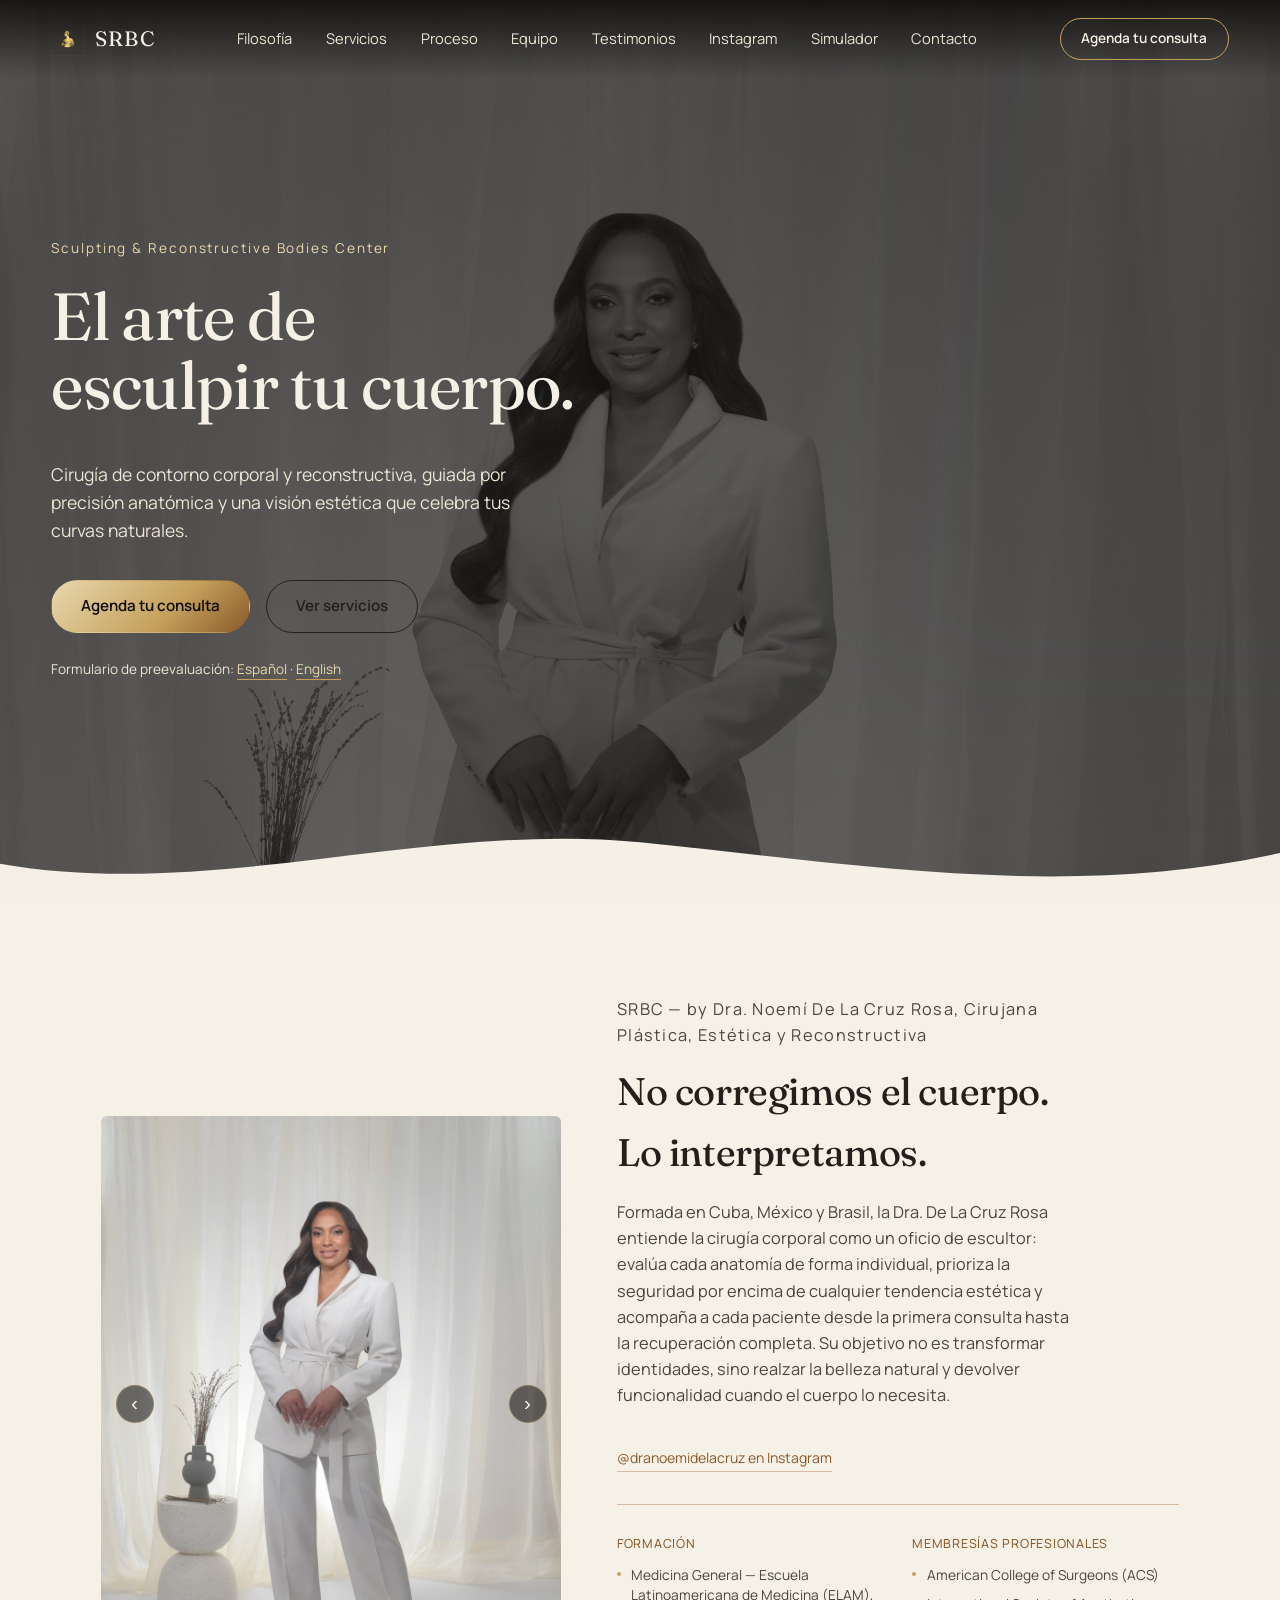
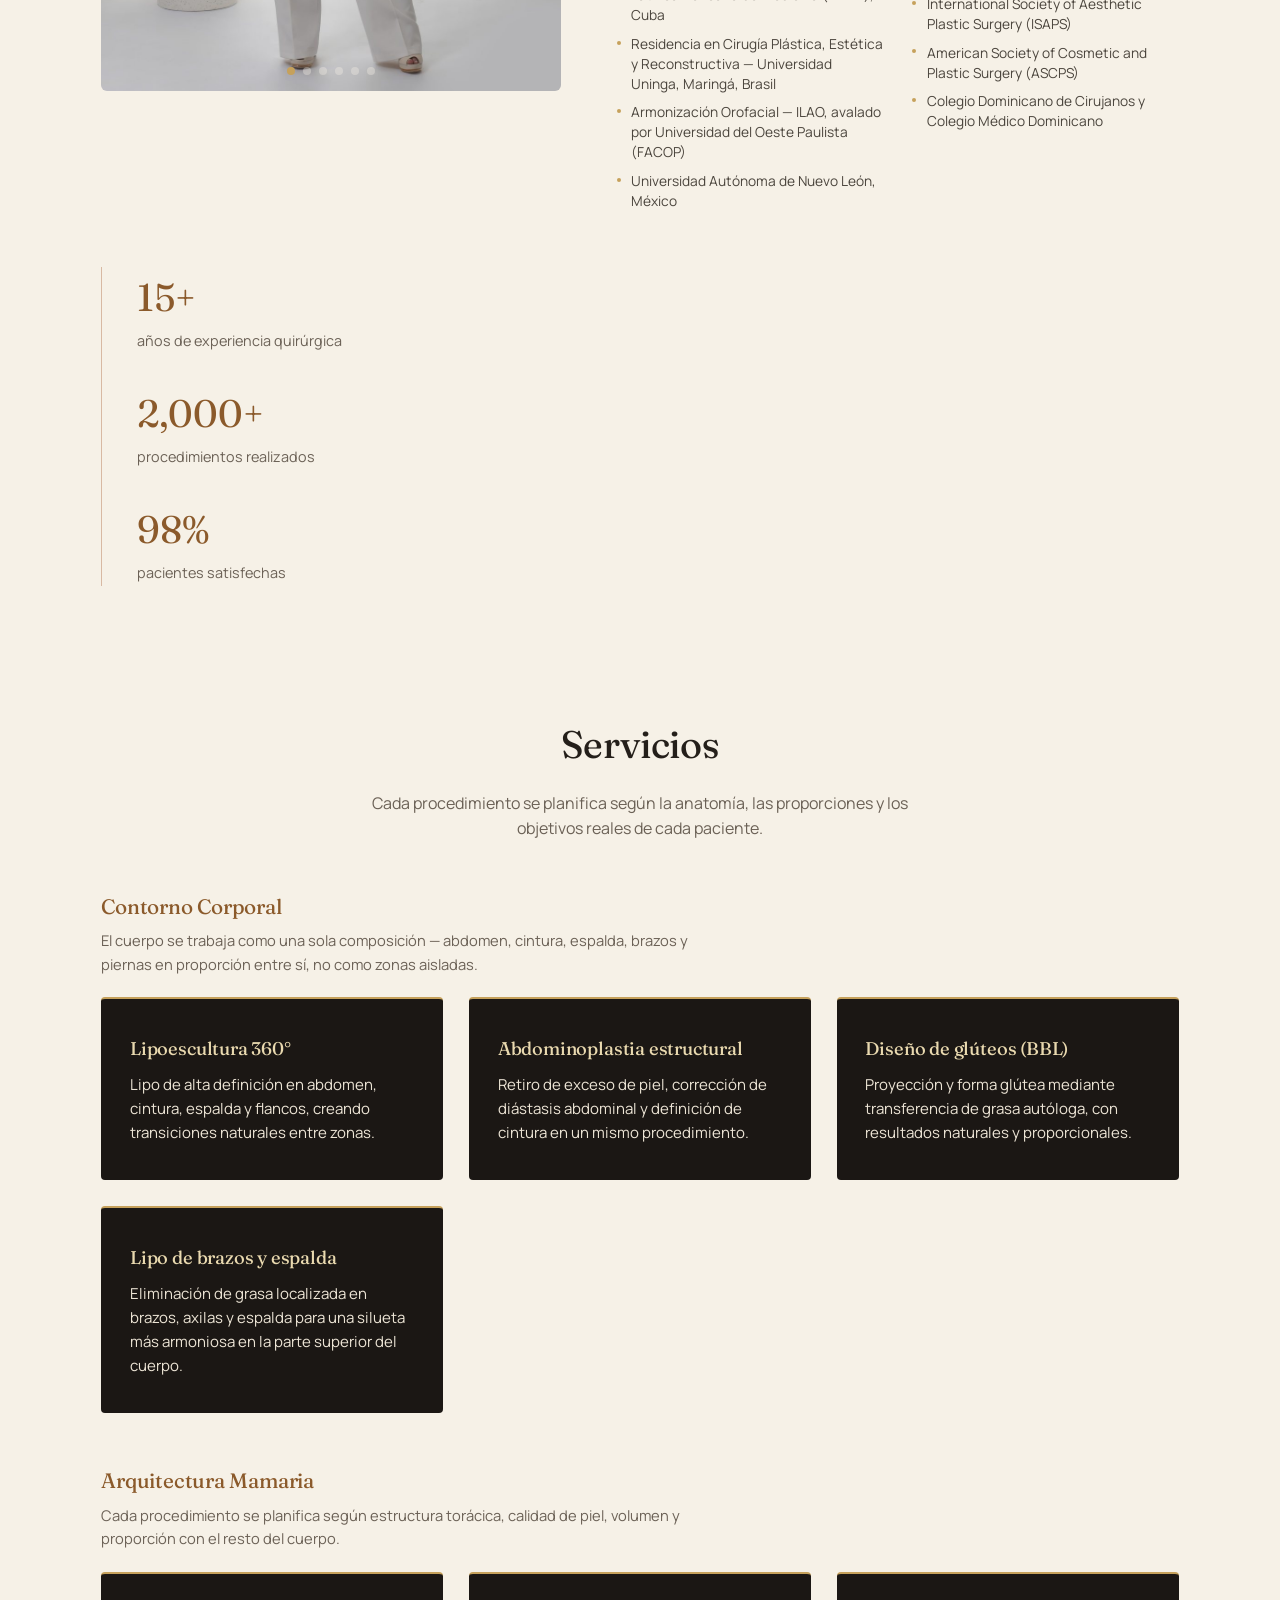
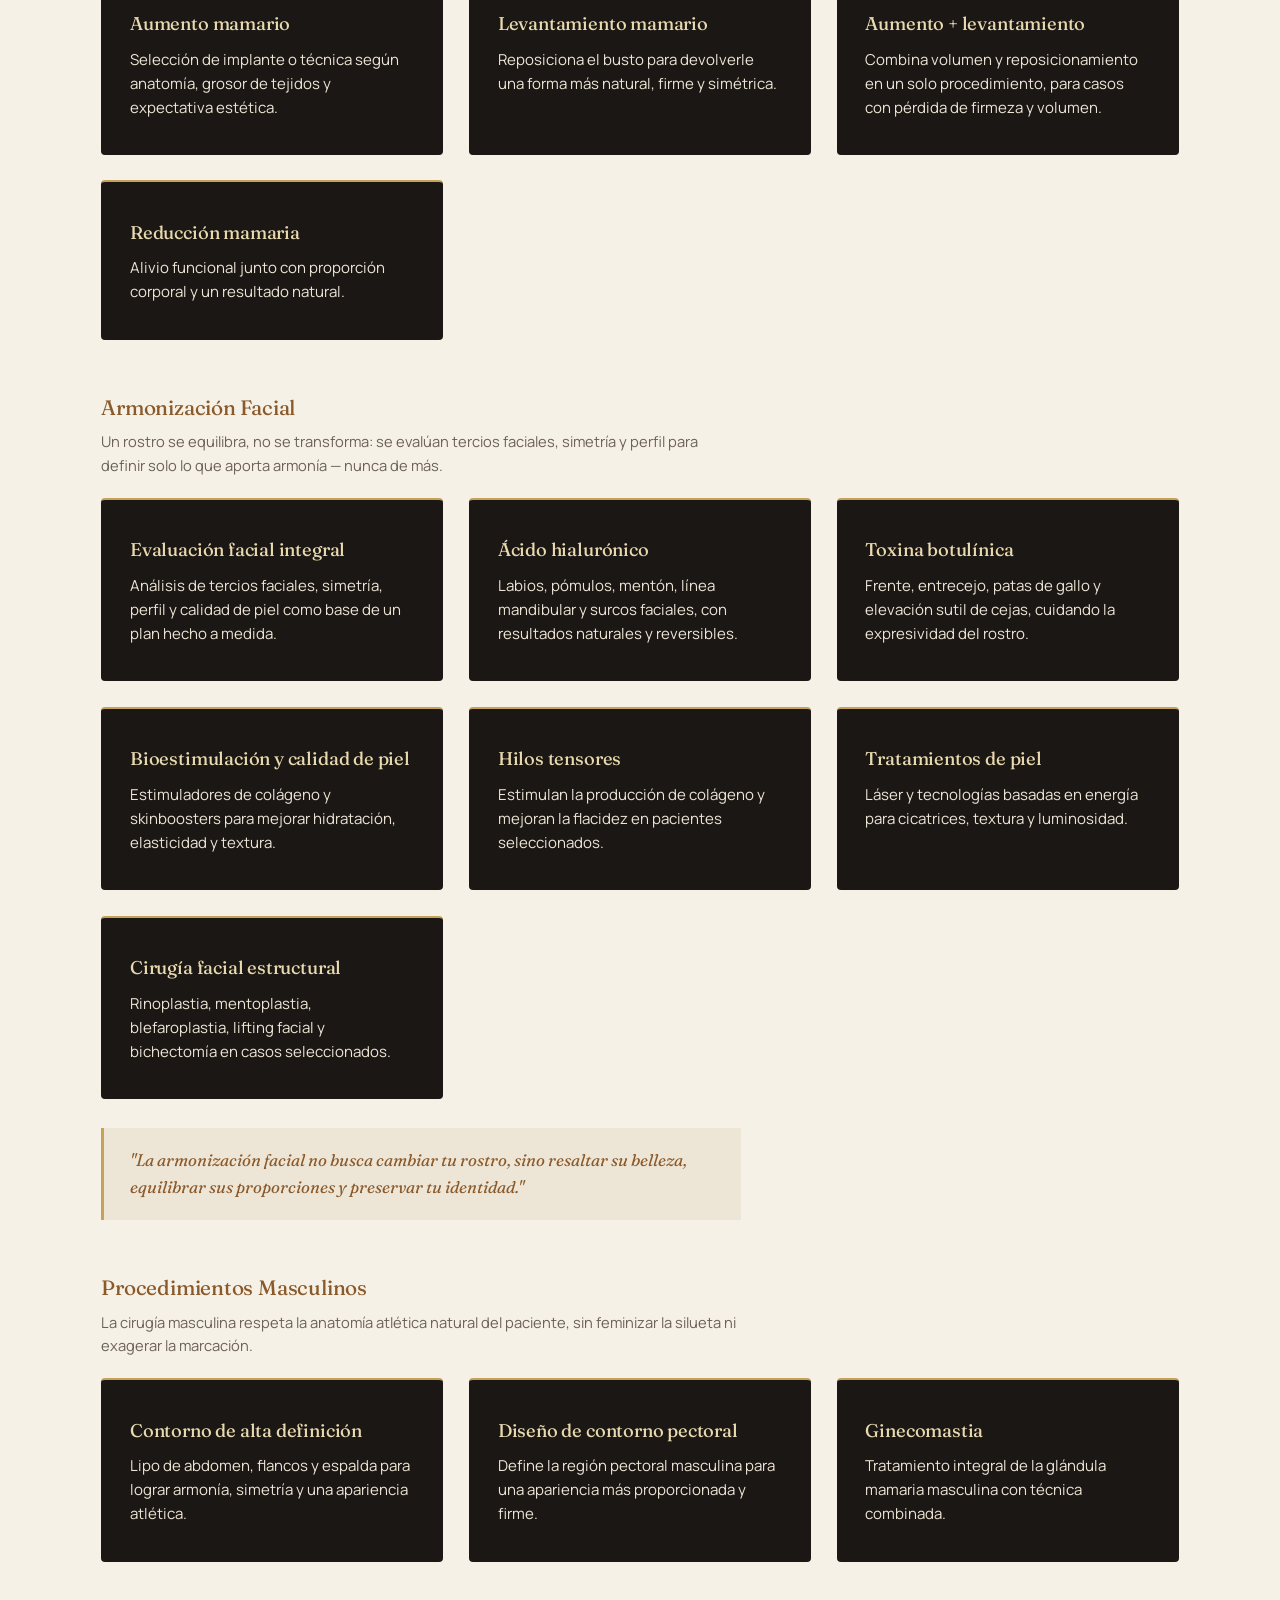
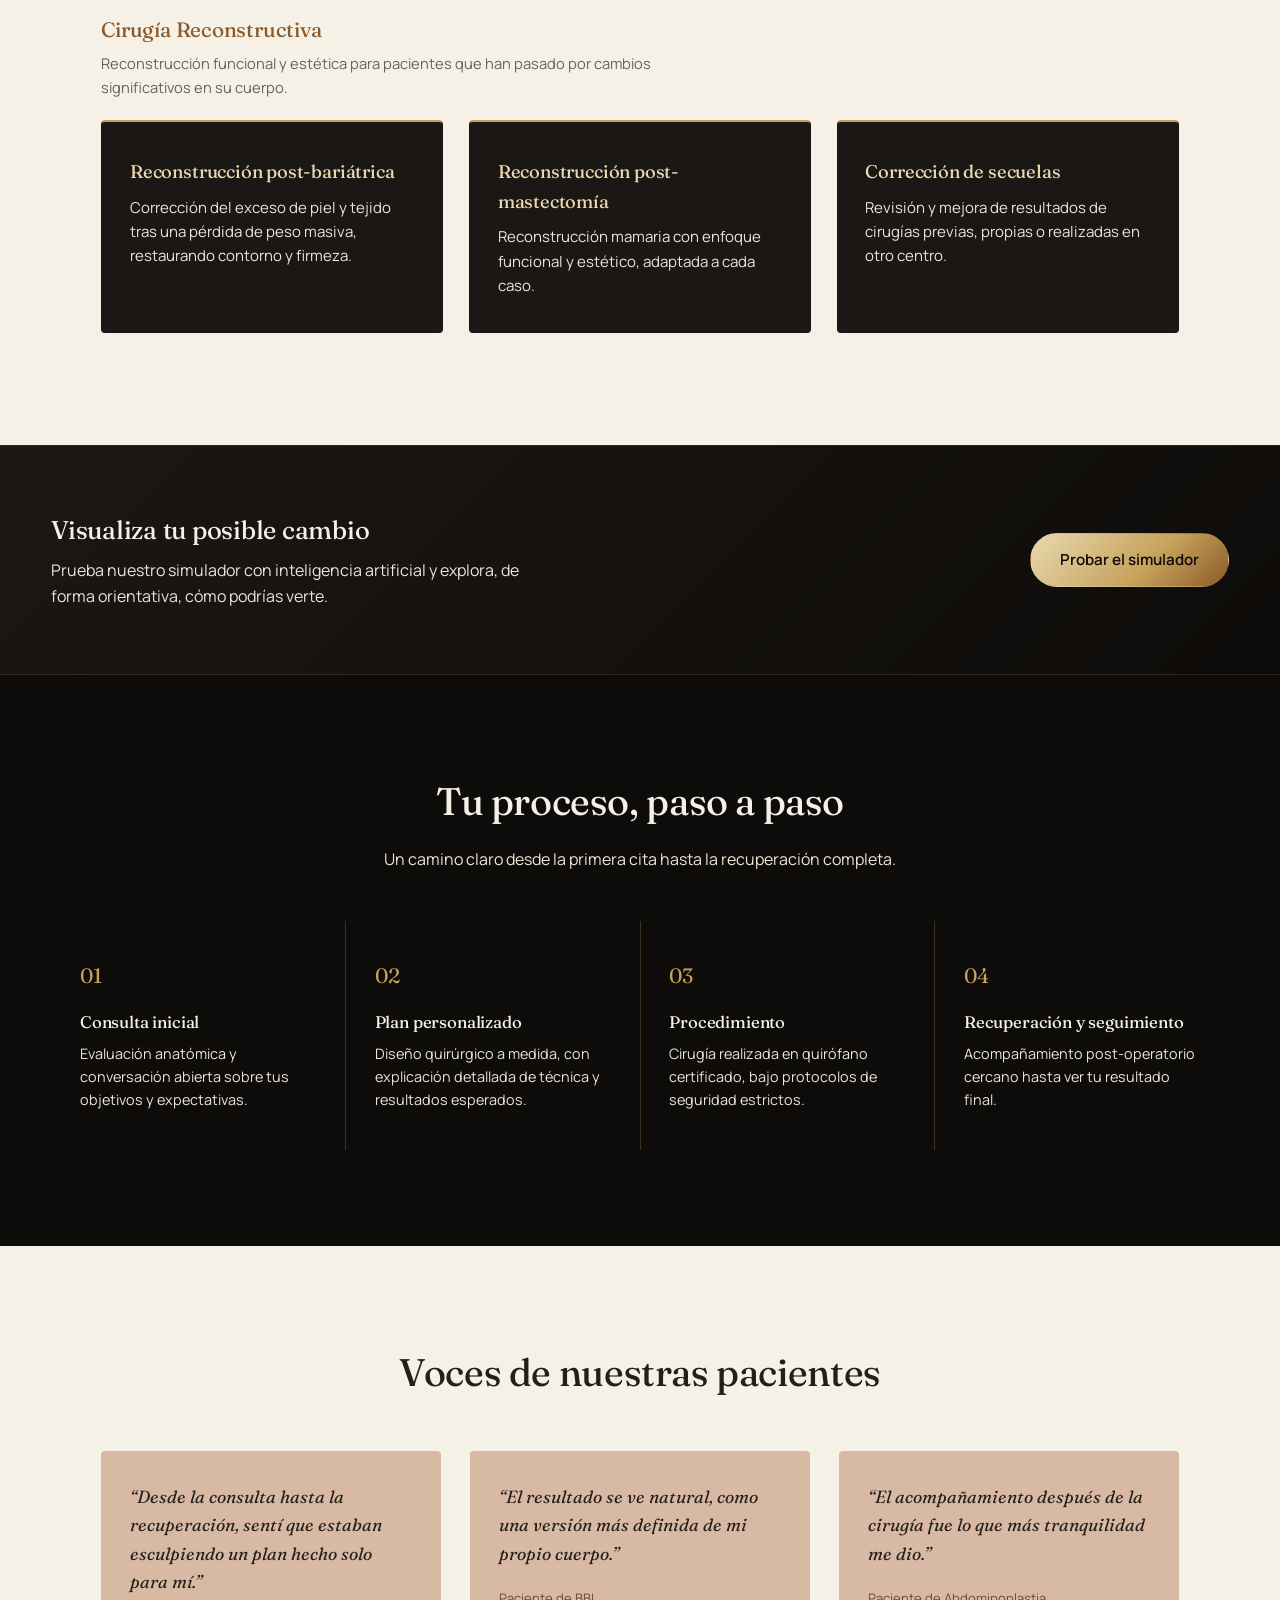
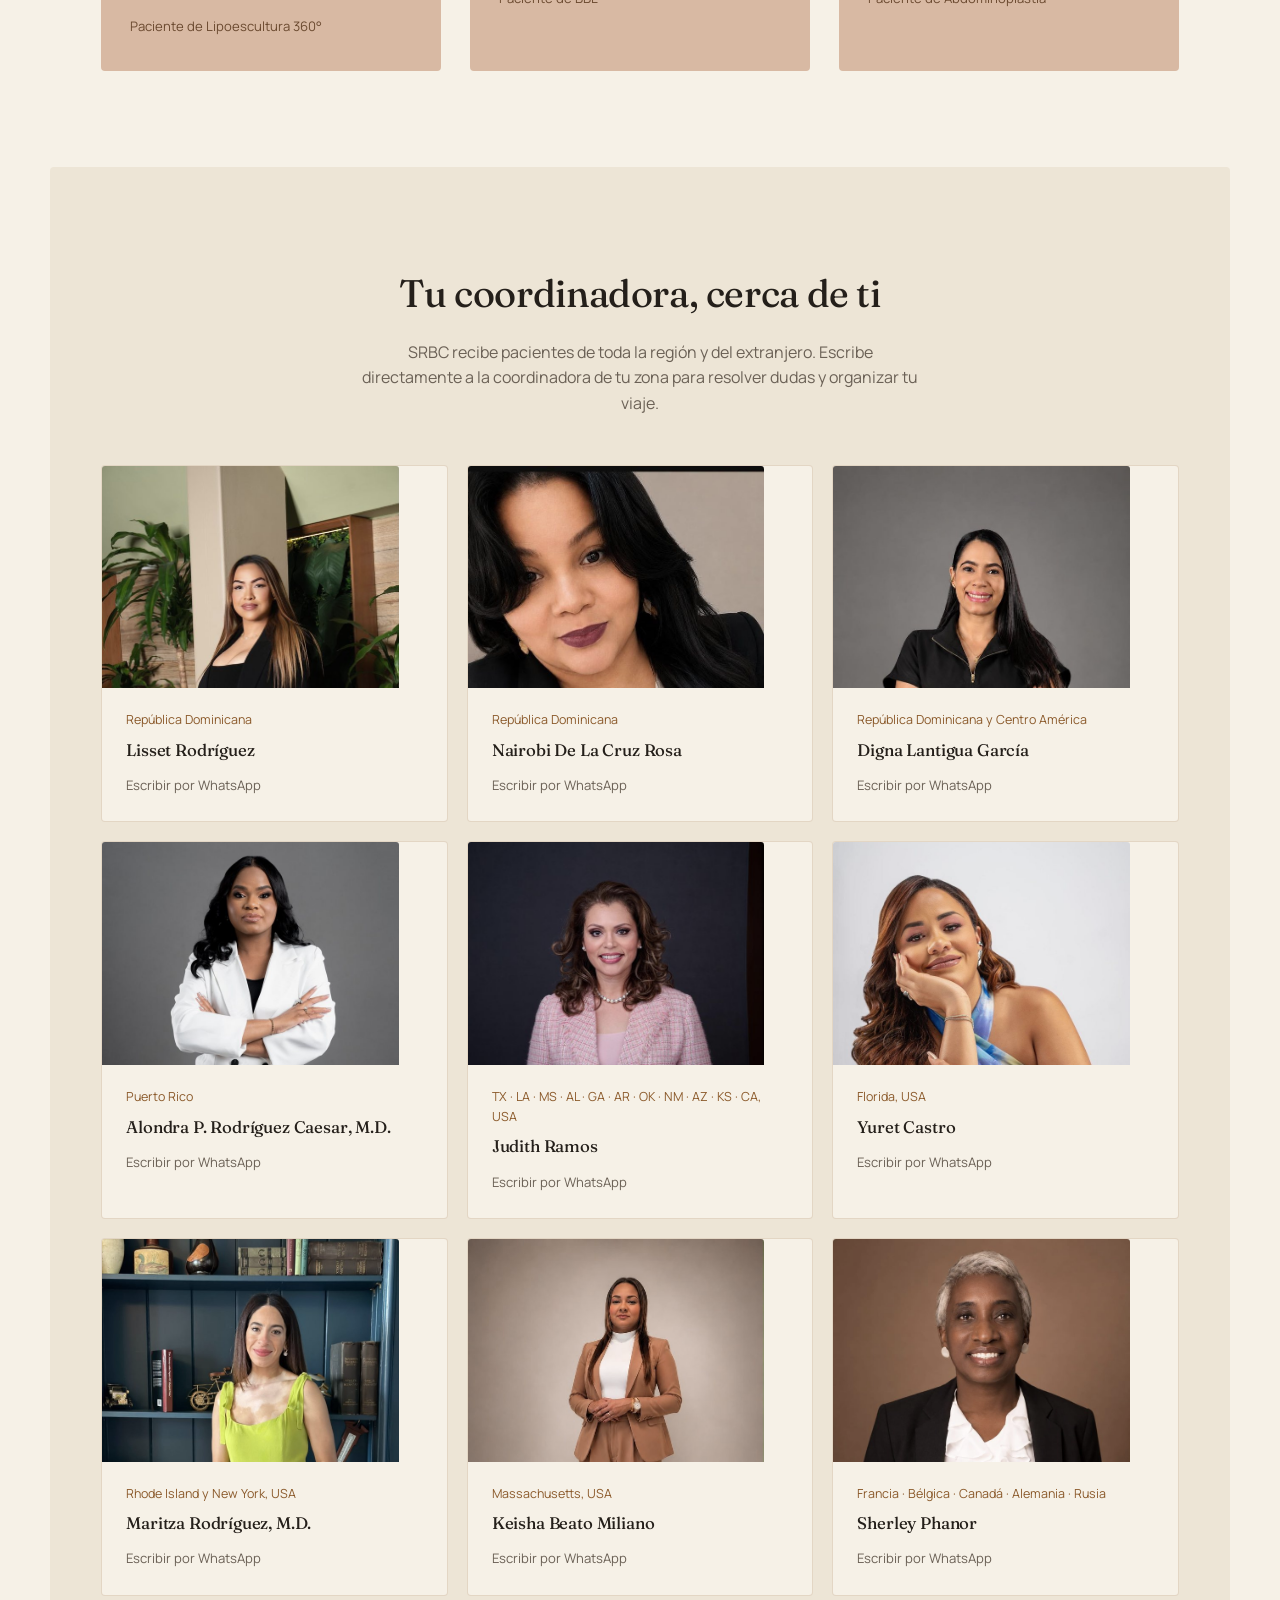
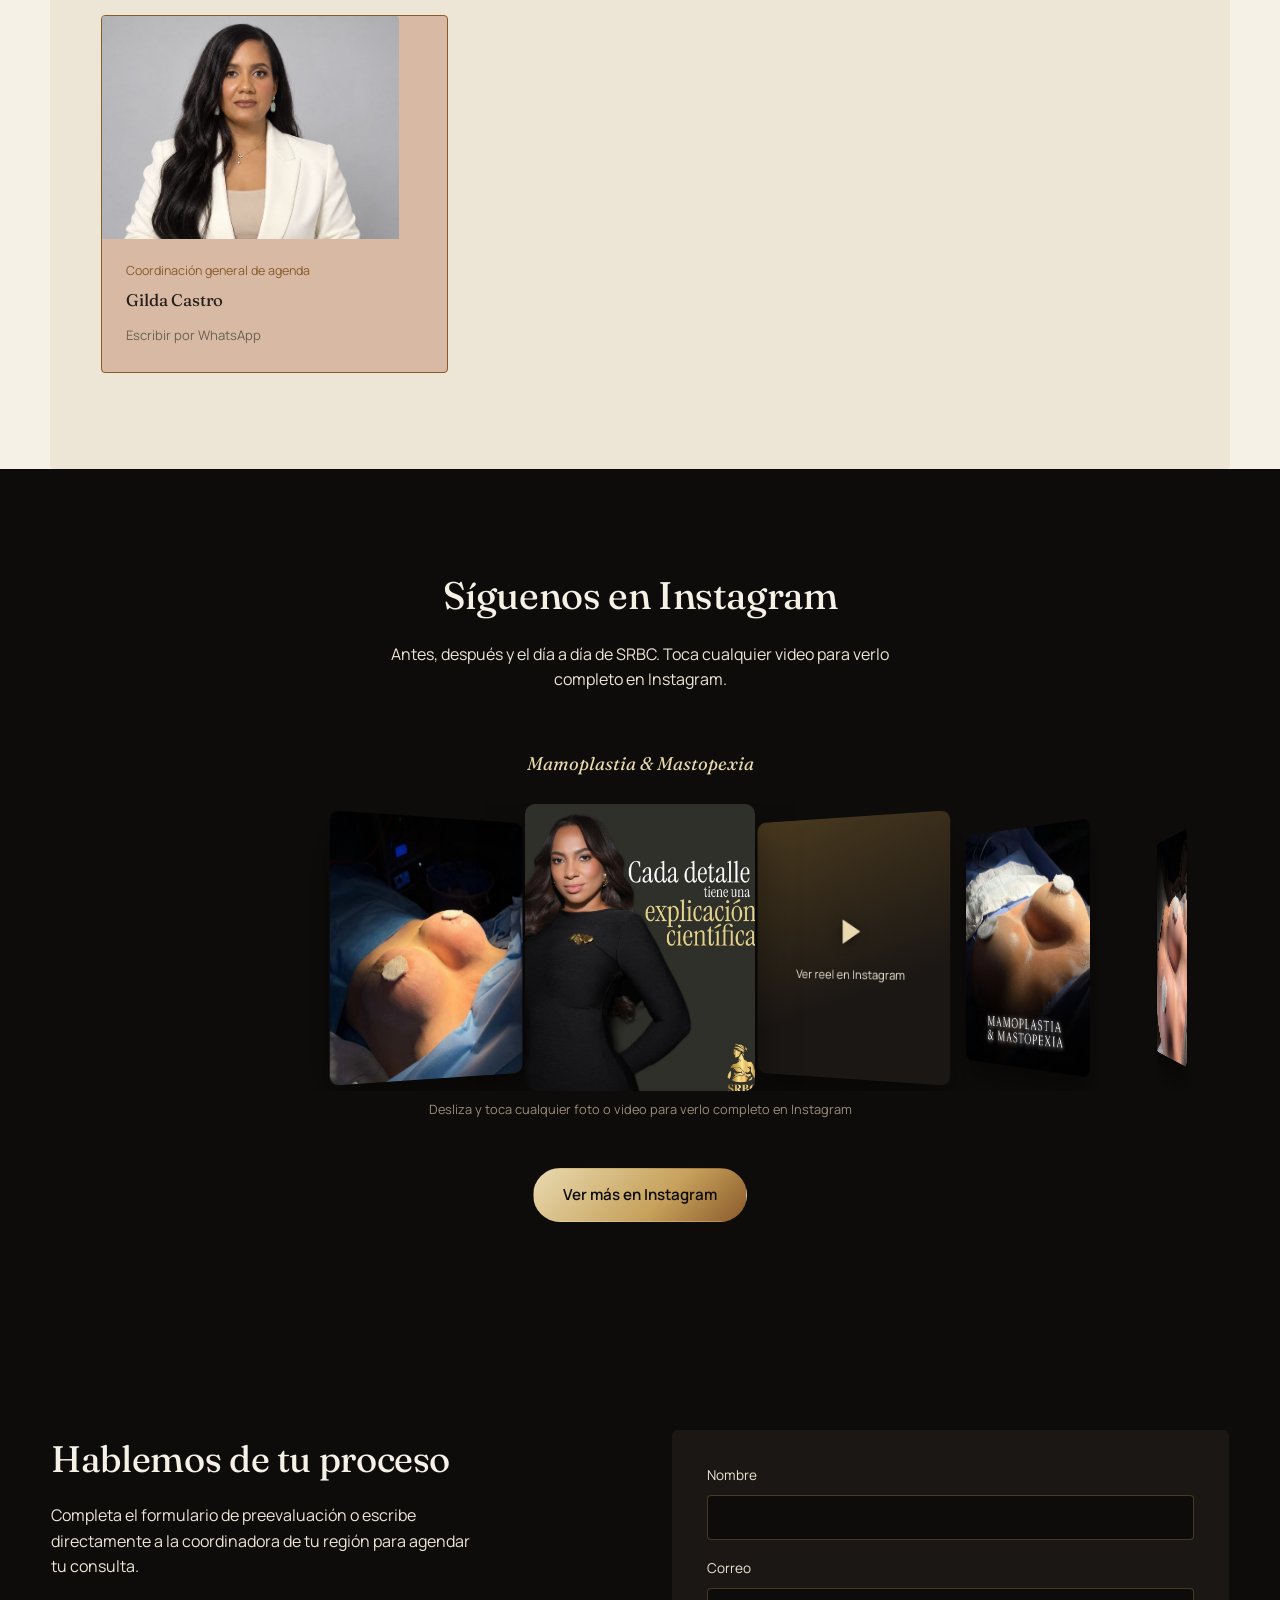
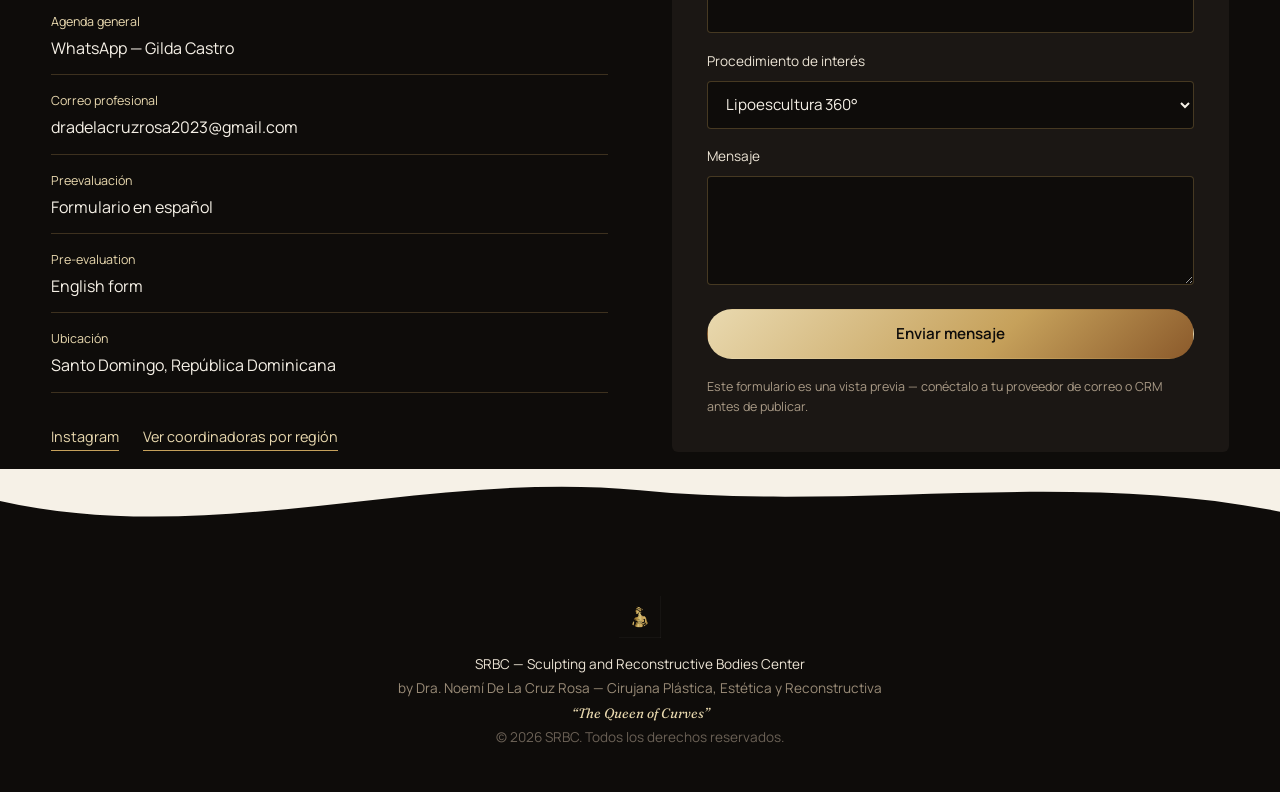
==== index.html @ bdee8f73 "Add files via upload" ====
<!DOCTYPE html>
<html lang="es">
<head>
<meta charset="UTF-8">
<meta name="viewport" content="width=device-width, initial-scale=1.0">
<title>SRBC — Sculpting and Reconstructive Bodies Center</title>
<meta name="description" content="SRBC, Sculpting and Reconstructive Bodies Center. Cirugía de contorno corporal y reconstructiva. La Reina de las Curvas.">
<link rel="icon" type="image/png" sizes="32x32" href="assets/favicon-32.png">
<link rel="apple-touch-icon" href="assets/favicon-180.png">
<link rel="preconnect" href="https://fonts.googleapis.com">
<link rel="preconnect" href="https://fonts.gstatic.com" crossorigin>
<link href="https://fonts.googleapis.com/css2?family=Fraunces:ital,opsz,wght@0,9..144,300;0,9..144,450;0,9..144,600;1,9..144,450&family=Manrope:wght@400;500;600;700&display=swap" rel="stylesheet">
<link rel="stylesheet" href="css/style.css">
<link rel="stylesheet" href="vendor/swiper/swiper-bundle.min.css">
</head>
<body>

<div class="grain"></div>

<header class="nav" id="nav">
  <a href="#top" class="nav__brand">
    <img src="assets/icon.png" alt="" class="nav__mark">
    <span>SRBC</span>
  </a>
  <nav class="nav__links">
    <a href="#filosofia">Filosofía</a>
    <a href="#servicios">Servicios</a>
    <a href="#proceso">Proceso</a>
    <a href="#equipo">Equipo</a>
    <a href="#testimonios">Testimonios</a>
    <a href="#instagram">Instagram</a>
    <a href="simulador.html">Simulador</a>
    <a href="#contacto">Contacto</a>
  </nav>
  <a href="#contacto" class="btn btn--ghost nav__cta">Agenda tu consulta</a>
  <button class="nav__burger" id="burger" aria-label="Abrir menú">
    <span></span><span></span><span></span>
  </button>
</header>

<div class="mobile-menu" id="mobileMenu">
  <a href="#filosofia">Filosofía</a>
  <a href="#servicios">Servicios</a>
  <a href="#proceso">Proceso</a>
  <a href="#equipo">Equipo</a>
  <a href="#testimonios">Testimonios</a>
  <a href="#instagram">Instagram</a>
  <a href="simulador.html">Simulador</a>
  <a href="#contacto">Contacto</a>
</div>

<main id="top">

  <!-- HERO -->
  <section class="hero">
    <div class="hero__watermark" id="heroWatermark" aria-hidden="true">
      <video class="hero__media hero__media--video" id="heroVideo" autoplay muted playsinline preload="auto">
        <source src="assets/video/hero-intro.mp4" type="video/mp4">
      </video>
      <img class="hero__media hero__media--logo" id="heroLogoFrame" src="assets/video/logo-frame.jpg" alt="">
      <img class="hero__media hero__media--photo" id="heroPhotoFrame" src="assets/dra/dra-hero.jpg" alt="">
    </div>
    <div class="hero__content">
      <p class="hero__eyebrow">Sculpting &amp; Reconstructive Bodies Center</p>
      <h1 class="hero__title">El arte de<br>esculpir tu cuerpo.</h1>
      <p class="hero__sub">Cirugía de contorno corporal y reconstructiva, guiada por precisión anatómica y una visión estética que celebra tus curvas naturales.</p>
      <div class="hero__actions">
        <a href="#contacto" class="btn btn--gold">Agenda tu consulta</a>
        <a href="#servicios" class="btn btn--line">Ver servicios</a>
      </div>
      <p class="hero__forms">
        Formulario de preevaluación:
        <a href="https://docs.google.com/forms/d/e/1FAIpQLSfpy3Q2WQ31fbOKQL_Ang1kvFFuwmuh7iSYCo7qlQDqe3Dbtg/viewform" target="_blank" rel="noopener">Español</a>
        ·
        <a href="https://docs.google.com/forms/d/e/1FAIpQLSeNxPkJJ8jvRSx4qJdWztslW3YcWrieEKx0u1B4K1dFPne41w/viewform" target="_blank" rel="noopener">English</a>
      </p>
    </div>
    <svg class="curve-divider" viewBox="0 0 1440 120" preserveAspectRatio="none" aria-hidden="true">
      <path d="M0,64 C240,120 480,0 720,32 C960,64 1200,120 1440,48 L1440,120 L0,120 Z"></path>
    </svg>
  </section>

  <!-- FILOSOFIA / LA DRA. -->
  <section class="philosophy" id="filosofia">
    <div class="doctor">
      <div class="doctor__carousel" id="doctorCarousel">
        <div class="doctor__track" id="doctorTrack">
          <div class="doctor__slide"><img src="assets/dra/dra-1.jpg" alt="Dra. Noemí De La Cruz Rosa, cirujana plástica de SRBC"></div>
          <div class="doctor__slide"><img src="assets/dra/dra-2.jpg" alt="Dra. Noemí De La Cruz Rosa"></div>
          <div class="doctor__slide"><img src="assets/dra/dra-3.jpg" alt="Dra. Noemí De La Cruz Rosa"></div>
          <div class="doctor__slide"><img src="assets/dra/dra-4.jpg" alt="Dra. Noemí De La Cruz Rosa"></div>
          <div class="doctor__slide"><img src="assets/dra/dra-5.jpg" alt="Dra. Noemí De La Cruz Rosa"></div>
          <div class="doctor__slide"><img src="assets/dra/dra-6.jpg" alt="Dra. Noemí De La Cruz Rosa"></div>
        </div>
        <button class="doctor__nav doctor__nav--prev" id="doctorPrev" aria-label="Foto anterior">‹</button>
        <button class="doctor__nav doctor__nav--next" id="doctorNext" aria-label="Foto siguiente">›</button>
        <div class="doctor__dots" id="doctorDots"></div>
      </div>
      <div class="philosophy__text">
        <p class="doctor__eyebrow">SRBC — by Dra. Noemí De La Cruz Rosa, Cirujana Plástica, Estética y Reconstructiva</p>
        <h2>No corregimos el cuerpo.<br>Lo interpretamos.</h2>
        <p>Formada en Cuba, México y Brasil, la Dra. De La Cruz Rosa entiende la cirugía corporal como un oficio de escultor: evalúa cada anatomía de forma individual, prioriza la seguridad por encima de cualquier tendencia estética y acompaña a cada paciente desde la primera consulta hasta la recuperación completa. Su objetivo no es transformar identidades, sino realzar la belleza natural y devolver funcionalidad cuando el cuerpo lo necesita.</p>
        <a href="https://www.instagram.com/dranoemidelacruz" target="_blank" rel="noopener" class="philosophy__ig">@dranoemidelacruz en Instagram</a>

        <div class="credentials">
          <div class="credentials__col">
            <h3>Formación</h3>
            <ul>
              <li>Medicina General — Escuela Latinoamericana de Medicina (ELAM), Cuba</li>
              <li>Residencia en Cirugía Plástica, Estética y Reconstructiva — Universidad Uninga, Maringá, Brasil</li>
              <li>Armonización Orofacial — ILAO, avalado por Universidad del Oeste Paulista (FACOP)</li>
              <li>Universidad Autónoma de Nuevo León, México</li>
            </ul>
          </div>
          <div class="credentials__col">
            <h3>Membresías profesionales</h3>
            <ul>
              <li>American College of Surgeons (ACS)</li>
              <li>International Society of Aesthetic Plastic Surgery (ISAPS)</li>
              <li>American Society of Cosmetic and Plastic Surgery (ASCPS)</li>
              <li>Colegio Dominicano de Cirujanos y Colegio Médico Dominicano</li>
            </ul>
          </div>
        </div>
      </div>
    </div>
    <div class="philosophy__stats">
      <div class="stat">
        <span class="stat__num">15+</span>
        <span class="stat__label">años de experiencia quirúrgica</span>
      </div>
      <div class="stat">
        <span class="stat__num">2,000+</span>
        <span class="stat__label">procedimientos realizados</span>
      </div>
      <div class="stat">
        <span class="stat__num">98%</span>
        <span class="stat__label">pacientes satisfechas</span>
      </div>
    </div>
  </section>

  <!-- SERVICIOS -->
  <section class="services" id="servicios">
    <div class="section-head">
      <h2>Servicios</h2>
      <p>Cada procedimiento se planifica según la anatomía, las proporciones y los objetivos reales de cada paciente.</p>
    </div>

    <div class="service-group">
      <div class="service-group__head">
        <h3>Contorno Corporal</h3>
        <p>El cuerpo se trabaja como una sola composición — abdomen, cintura, espalda, brazos y piernas en proporción entre sí, no como zonas aisladas.</p>
      </div>
      <div class="services__grid">
        <article class="service-card">
          <h3>Lipoescultura 360°</h3>
          <p>Lipo de alta definición en abdomen, cintura, espalda y flancos, creando transiciones naturales entre zonas.</p>
        </article>
        <article class="service-card">
          <h3>Abdominoplastia estructural</h3>
          <p>Retiro de exceso de piel, corrección de diástasis abdominal y definición de cintura en un mismo procedimiento.</p>
        </article>
        <article class="service-card">
          <h3>Diseño de glúteos (BBL)</h3>
          <p>Proyección y forma glútea mediante transferencia de grasa autóloga, con resultados naturales y proporcionales.</p>
        </article>
        <article class="service-card">
          <h3>Lipo de brazos y espalda</h3>
          <p>Eliminación de grasa localizada en brazos, axilas y espalda para una silueta más armoniosa en la parte superior del cuerpo.</p>
        </article>
      </div>
    </div>

    <div class="service-group">
      <div class="service-group__head">
        <h3>Arquitectura Mamaria</h3>
        <p>Cada procedimiento se planifica según estructura torácica, calidad de piel, volumen y proporción con el resto del cuerpo.</p>
      </div>
      <div class="services__grid">
        <article class="service-card">
          <h3>Aumento mamario</h3>
          <p>Selección de implante o técnica según anatomía, grosor de tejidos y expectativa estética.</p>
        </article>
        <article class="service-card">
          <h3>Levantamiento mamario</h3>
          <p>Reposiciona el busto para devolverle una forma más natural, firme y simétrica.</p>
        </article>
        <article class="service-card">
          <h3>Aumento + levantamiento</h3>
          <p>Combina volumen y reposicionamiento en un solo procedimiento, para casos con pérdida de firmeza y volumen.</p>
        </article>
        <article class="service-card">
          <h3>Reducción mamaria</h3>
          <p>Alivio funcional junto con proporción corporal y un resultado natural.</p>
        </article>
      </div>
    </div>

    <div class="service-group">
      <div class="service-group__head">
        <h3>Armonización Facial</h3>
        <p>Un rostro se equilibra, no se transforma: se evalúan tercios faciales, simetría y perfil para definir solo lo que aporta armonía — nunca de más.</p>
      </div>
      <div class="services__grid">
        <article class="service-card">
          <h3>Evaluación facial integral</h3>
          <p>Análisis de tercios faciales, simetría, perfil y calidad de piel como base de un plan hecho a medida.</p>
        </article>
        <article class="service-card">
          <h3>Ácido hialurónico</h3>
          <p>Labios, pómulos, mentón, línea mandibular y surcos faciales, con resultados naturales y reversibles.</p>
        </article>
        <article class="service-card">
          <h3>Toxina botulínica</h3>
          <p>Frente, entrecejo, patas de gallo y elevación sutil de cejas, cuidando la expresividad del rostro.</p>
        </article>
        <article class="service-card">
          <h3>Bioestimulación y calidad de piel</h3>
          <p>Estimuladores de colágeno y skinboosters para mejorar hidratación, elasticidad y textura.</p>
        </article>
        <article class="service-card">
          <h3>Hilos tensores</h3>
          <p>Estimulan la producción de colágeno y mejoran la flacidez en pacientes seleccionados.</p>
        </article>
        <article class="service-card">
          <h3>Tratamientos de piel</h3>
          <p>Láser y tecnologías basadas en energía para cicatrices, textura y luminosidad.</p>
        </article>
        <article class="service-card">
          <h3>Cirugía facial estructural</h3>
          <p>Rinoplastia, mentoplastia, blefaroplastia, lifting facial y bichectomía en casos seleccionados.</p>
        </article>
      </div>
      <p class="service-group__quote">"La armonización facial no busca cambiar tu rostro, sino resaltar su belleza, equilibrar sus proporciones y preservar tu identidad."</p>
    </div>

    <div class="service-group">
      <div class="service-group__head">
        <h3>Procedimientos Masculinos</h3>
        <p>La cirugía masculina respeta la anatomía atlética natural del paciente, sin feminizar la silueta ni exagerar la marcación.</p>
      </div>
      <div class="services__grid">
        <article class="service-card">
          <h3>Contorno de alta definición</h3>
          <p>Lipo de abdomen, flancos y espalda para lograr armonía, simetría y una apariencia atlética.</p>
        </article>
        <article class="service-card">
          <h3>Diseño de contorno pectoral</h3>
          <p>Define la región pectoral masculina para una apariencia más proporcionada y firme.</p>
        </article>
        <article class="service-card">
          <h3>Ginecomastia</h3>
          <p>Tratamiento integral de la glándula mamaria masculina con técnica combinada.</p>
        </article>
      </div>
    </div>

    <div class="service-group">
      <div class="service-group__head">
        <h3>Cirugía Reconstructiva</h3>
        <p>Reconstrucción funcional y estética para pacientes que han pasado por cambios significativos en su cuerpo.</p>
      </div>
      <div class="services__grid">
        <article class="service-card">
          <h3>Reconstrucción post-bariátrica</h3>
          <p>Corrección del exceso de piel y tejido tras una pérdida de peso masiva, restaurando contorno y firmeza.</p>
        </article>
        <article class="service-card">
          <h3>Reconstrucción post-mastectomía</h3>
          <p>Reconstrucción mamaria con enfoque funcional y estético, adaptada a cada caso.</p>
        </article>
        <article class="service-card">
          <h3>Corrección de secuelas</h3>
          <p>Revisión y mejora de resultados de cirugías previas, propias o realizadas en otro centro.</p>
        </article>
      </div>
    </div>
  </section>

  <!-- SIMULADOR IA (teaser) -->
  <section class="sim-teaser">
    <div class="sim-teaser__inner">
      <div>
        <h2>Visualiza tu posible cambio</h2>
        <p>Prueba nuestro simulador con inteligencia artificial y explora, de forma orientativa, cómo podrías verte.</p>
      </div>
      <a href="simulador.html" class="btn btn--gold">Probar el simulador</a>
    </div>
  </section>

  <!-- PROCESO -->
  <section class="process" id="proceso">
    <div class="section-head section-head--light">
      <h2>Tu proceso, paso a paso</h2>
      <p>Un camino claro desde la primera cita hasta la recuperación completa.</p>
    </div>
    <ol class="process__list">
      <li class="process__item">
        <span class="process__num">01</span>
        <h3>Consulta inicial</h3>
        <p>Evaluación anatómica y conversación abierta sobre tus objetivos y expectativas.</p>
      </li>
      <li class="process__item">
        <span class="process__num">02</span>
        <h3>Plan personalizado</h3>
        <p>Diseño quirúrgico a medida, con explicación detallada de técnica y resultados esperados.</p>
      </li>
      <li class="process__item">
        <span class="process__num">03</span>
        <h3>Procedimiento</h3>
        <p>Cirugía realizada en quirófano certificado, bajo protocolos de seguridad estrictos.</p>
      </li>
      <li class="process__item">
        <span class="process__num">04</span>
        <h3>Recuperación y seguimiento</h3>
        <p>Acompañamiento post-operatorio cercano hasta ver tu resultado final.</p>
      </li>
    </ol>
  </section>

  <!-- TESTIMONIOS -->
  <section class="testimonials" id="testimonios">
    <div class="section-head">
      <h2>Voces de nuestras pacientes</h2>
    </div>
    <div class="testimonials__grid">
      <blockquote class="quote">
        <p>“Desde la consulta hasta la recuperación, sentí que estaban esculpiendo un plan hecho solo para mí.”</p>
        <cite>Paciente de Lipoescultura 360°</cite>
      </blockquote>
      <blockquote class="quote">
        <p>“El resultado se ve natural, como una versión más definida de mi propio cuerpo.”</p>
        <cite>Paciente de BBL</cite>
      </blockquote>
      <blockquote class="quote">
        <p>“El acompañamiento después de la cirugía fue lo que más tranquilidad me dio.”</p>
        <cite>Paciente de Abdominoplastia</cite>
      </blockquote>
    </div>
  </section>

  <!-- EQUIPO / COORDINADORAS -->
  <section class="team" id="equipo">
    <div class="section-head">
      <h2>Tu coordinadora, cerca de ti</h2>
      <p>SRBC recibe pacientes de toda la región y del extranjero. Escribe directamente a la coordinadora de tu zona para resolver dudas y organizar tu viaje.</p>
    </div>
    <div class="team__grid">
      <a class="team-card team-card--photo" href="https://wa.link/s36nqw" target="_blank" rel="noopener">
        <img src="assets/team/team-lisset.jpg" alt="Lisset Rodríguez" class="team-card__photo">
        <span class="team-card__region">República Dominicana</span>
        <h3>Lisset Rodríguez</h3>
        <span class="team-card__link">Escribir por WhatsApp</span>
      </a>
      <a class="team-card team-card--photo" href="https://wa.link/1f66n4" target="_blank" rel="noopener">
        <img src="assets/team/team-nairobi.jpg" alt="Nairobi De La Cruz Rosa" class="team-card__photo">
        <span class="team-card__region">República Dominicana</span>
        <h3>Nairobi De La Cruz Rosa</h3>
        <span class="team-card__link">Escribir por WhatsApp</span>
      </a>
      <a class="team-card team-card--photo" href="https://wa.link/1m9gff" target="_blank" rel="noopener">
        <img src="assets/team/team-digna.jpg" alt="Digna Lantigua García" class="team-card__photo">
        <span class="team-card__region">República Dominicana y Centro América</span>
        <h3>Digna Lantigua García</h3>
        <span class="team-card__link">Escribir por WhatsApp</span>
      </a>
      <a class="team-card team-card--photo" href="https://wa.link/1m9gff" target="_blank" rel="noopener">
        <img src="assets/team/team-alondra.jpg" alt="Alondra P. Rodríguez Caesar, M.D." class="team-card__photo">
        <span class="team-card__region">Puerto Rico</span>
        <h3>Alondra P. Rodríguez Caesar, M.D.</h3>
        <span class="team-card__link">Escribir por WhatsApp</span>
      </a>
      <a class="team-card team-card--photo" href="https://wa.link/tkn4r2" target="_blank" rel="noopener">
        <img src="assets/team/team-judith.jpg" alt="Judith Ramos" class="team-card__photo">
        <span class="team-card__region">TX · LA · MS · AL · GA · AR · OK · NM · AZ · KS · CA, USA</span>
        <h3>Judith Ramos</h3>
        <span class="team-card__link">Escribir por WhatsApp</span>
      </a>
      <a class="team-card team-card--photo" href="https://wa.link/68tjw4" target="_blank" rel="noopener">
        <img src="assets/team/team-yuret.jpg" alt="Yuret Castro" class="team-card__photo">
        <span class="team-card__region">Florida, USA</span>
        <h3>Yuret Castro</h3>
        <span class="team-card__link">Escribir por WhatsApp</span>
      </a>
      <a class="team-card team-card--photo" href="https://wa.link/5i8nii" target="_blank" rel="noopener">
        <img src="assets/team/team-maritza.jpg" alt="Maritza Rodríguez, M.D." class="team-card__photo">
        <span class="team-card__region">Rhode Island y New York, USA</span>
        <h3>Maritza Rodríguez, M.D.</h3>
        <span class="team-card__link">Escribir por WhatsApp</span>
      </a>
      <a class="team-card team-card--photo" href="https://wa.link/81so6y" target="_blank" rel="noopener">
        <img src="assets/team/team-keisha.jpg" alt="Keisha Beato Miliano" class="team-card__photo">
        <span class="team-card__region">Massachusetts, USA</span>
        <h3>Keisha Beato Miliano</h3>
        <span class="team-card__link">Escribir por WhatsApp</span>
      </a>
      <a class="team-card team-card--photo" href="https://wa.link/gv9gao" target="_blank" rel="noopener">
        <img src="assets/team/team-sherley.jpg" alt="Sherley Phanor" class="team-card__photo">
        <span class="team-card__region">Francia · Bélgica · Canadá · Alemania · Rusia</span>
        <h3>Sherley Phanor</h3>
        <span class="team-card__link">Escribir por WhatsApp</span>
      </a>
      <a class="team-card team-card--accent team-card--photo" href="https://wa.link/4ilnt2" target="_blank" rel="noopener">
        <img src="assets/team/team-gilda.jpg" alt="Gilda Castro" class="team-card__photo">
        <span class="team-card__region">Coordinación general de agenda</span>
        <h3>Gilda Castro</h3>
        <span class="team-card__link">Escribir por WhatsApp</span>
      </a>
    </div>
  </section>

  <!-- INSTAGRAM -->
  <section class="instagram-feed" id="instagram">
    <div class="section-head section-head--light">
      <h2>Síguenos en Instagram</h2>
      <p>Antes, después y el día a día de SRBC. Toca cualquier video para verlo completo en Instagram.</p>
    </div>
    <div class="ig-gallery">
      <p class="ig-gallery__label">Mamoplastia & Mastopexia</p>
      <div class="swiper igSwiper">
        <div class="swiper-wrapper">
          <a class="swiper-slide swiper-slide--video" href="https://www.instagram.com/reel/DdUuZNpyc6Q/" target="_blank" rel="noopener">
            <span class="swiper-slide__video-thumb">
              <svg class="swiper-slide__play" viewBox="0 0 24 24" aria-hidden="true"><path d="M8 5v14l11-7z"/></svg>
              <span class="swiper-slide__video-label">Ver reel en Instagram</span>
            </span>
          </a>
          <a class="swiper-slide" href="https://www.instagram.com/p/DaYKl8BkX0l/" target="_blank" rel="noopener">
            <img src="assets/instagram/post-1.jpg" alt="Resultado quirúrgico de mamoplastia y mastopexia — SRBC">
          </a>
          <a class="swiper-slide" href="https://www.instagram.com/p/DaYKl8BkX0l/" target="_blank" rel="noopener">
            <img src="assets/instagram/post-2.jpg" alt="Resultado postoperatorio de mamoplastia y mastopexia — SRBC">
          </a>
          <a class="swiper-slide" href="https://www.instagram.com/p/DaYKl8BkX0l/" target="_blank" rel="noopener">
            <img src="assets/instagram/post-3.jpg" alt="Detalle de resultado de mamoplastia y mastopexia — SRBC">
          </a>
          <a class="swiper-slide" href="https://www.instagram.com/p/DaYKl8BkX0l/" target="_blank" rel="noopener">
            <img src="assets/instagram/post-4.jpg" alt="Resultado de mamoplastia y mastopexia en quirófano — SRBC">
          </a>
          <a class="swiper-slide" href="https://www.instagram.com/p/DaYKl8BkX0l/" target="_blank" rel="noopener">
            <img src="assets/instagram/post-5.jpg" alt="Dra. Noemí De La Cruz Rosa — Cada detalle tiene una explicación científica">
          </a>
        </div>
      </div>
      <p class="ig-gallery__hint">Desliza y toca cualquier foto o video para verlo completo en Instagram</p>
    </div>

    <a href="https://www.instagram.com/dranoemidelacruz" target="_blank" rel="noopener" class="btn btn--gold instagram-feed__cta">Ver más en Instagram</a>
  </section>

  <!-- CONTACTO -->
  <section class="contact" id="contacto">
    <svg class="curve-divider curve-divider--top" viewBox="0 0 1440 120" preserveAspectRatio="none" aria-hidden="true">
      <path d="M0,48 C240,120 480,0 720,32 C960,64 1200,0 1440,64 L1440,0 L0,0 Z"></path>
    </svg>
    <div class="contact__inner">
      <div class="contact__info">
        <h2>Hablemos de tu proceso</h2>
        <p>Completa el formulario de preevaluación o escribe directamente a la coordinadora de tu región para agendar tu consulta.</p>
        <ul class="contact__list">
          <li><span>Agenda general</span><a href="https://wa.link/4ilnt2" target="_blank" rel="noopener">WhatsApp — Gilda Castro</a></li>
          <li><span>Correo profesional</span><a href="mailto:dradelacruzrosa2023@gmail.com">dradelacruzrosa2023@gmail.com</a></li>
          <li><span>Preevaluación</span>
            <a href="https://docs.google.com/forms/d/e/1FAIpQLSfpy3Q2WQ31fbOKQL_Ang1kvFFuwmuh7iSYCo7qlQDqe3Dbtg/viewform" target="_blank" rel="noopener">Formulario en español</a>
          </li>
          <li><span>Pre-evaluation</span>
            <a href="https://docs.google.com/forms/d/e/1FAIpQLSeNxPkJJ8jvRSx4qJdWztslW3YcWrieEKx0u1B4K1dFPne41w/viewform" target="_blank" rel="noopener">English form</a>
          </li>
          <li><span>Ubicación</span>Santo Domingo, República Dominicana</li>
        </ul>
        <div class="contact__social">
          <a href="https://www.instagram.com/dranoemidelacruz" target="_blank" rel="noopener" aria-label="Instagram">Instagram</a>
          <a href="#equipo" aria-label="Coordinadoras">Ver coordinadoras por región</a>
        </div>
      </div>
      <form class="contact__form" onsubmit="return false;">
        <label>Nombre
          <input type="text" name="nombre" required>
        </label>
        <label>Correo
          <input type="email" name="correo" required>
        </label>
        <label>Procedimiento de interés
          <select name="procedimiento">
            <option>Lipoescultura 360°</option>
            <option>BBL — Brazilian Butt Lift</option>
            <option>Abdominoplastia</option>
            <option>Mamoplastia</option>
            <option>Cirugía reconstructiva</option>
            <option>Otro</option>
          </select>
        </label>
        <label>Mensaje
          <textarea name="mensaje" rows="4"></textarea>
        </label>
        <button type="submit" class="btn btn--gold">Enviar mensaje</button>
        <p class="contact__note">Este formulario es una vista previa — conéctalo a tu proveedor de correo o CRM antes de publicar.</p>
      </form>
    </div>
  </section>

</main>

<footer class="footer">
  <img src="assets/icon.png" alt="" class="footer__mark">
  <p>SRBC — Sculpting and Reconstructive Bodies Center</p>
  <p class="footer__by">by Dra. Noemí De La Cruz Rosa — Cirujana Plástica, Estética y Reconstructiva</p>
  <p class="footer__tagline">“The Queen of Curves”</p>
  <p class="footer__copy">© <span id="year"></span> SRBC. Todos los derechos reservados.</p>
</footer>

<script src="vendor/swiper/swiper-bundle.min.js"></script>
<script src="js/script.js"></script>
</body>
</html>
---- css/style.css ----
/* ============ Tokens ============ */
:root {
  --black:      #0E0C0A;
  --charcoal:   #1B1714;
  --ivory:      #F6F1E7;
  --ivory-dim:  #EDE5D6;
  --gold:       #C6A15B;
  --gold-light: #E9D9AF;
  --bronze:     #8B5A2B;
  --rose:       #D8B9A3;
  --ink:        #241F1A;

  --serif: "Fraunces", "Iowan Old Style", Georgia, serif;
  --sans: "Manrope", -apple-system, BlinkMacSystemFont, "Segoe UI", sans-serif;

  --container: 1180px;
}

* { box-sizing: border-box; }
html { scroll-behavior: smooth; }

body {
  margin: 0;
  background: var(--ivory);
  color: var(--ink);
  font-family: var(--sans);
  font-size: 16px;
  line-height: 1.6;
  -webkit-font-smoothing: antialiased;
}

img { max-width: 100%; display: block; }
a { color: inherit; text-decoration: none; }

h1, h2, h3 {
  font-family: var(--serif);
  font-weight: 450;
  margin: 0 0 0.4em;
  color: var(--ink);
  letter-spacing: -0.01em;
}

p { margin: 0 0 1em; }

.grain {
  position: fixed;
  inset: 0;
  pointer-events: none;
  z-index: 999;
  opacity: 0.035;
  mix-blend-mode: multiply;
  background-image: url("data:image/svg+xml,%3Csvg xmlns='http://www.w3.org/2000/svg' width='120' height='120'%3E%3Cfilter id='n'%3E%3CfeTurbulence type='fractalNoise' baseFrequency='0.9' numOctaves='2' stitchTiles='stitch'/%3E%3C/filter%3E%3Crect width='100%25' height='100%25' filter='url(%23n)'/%3E%3C/svg%3E");
}

/* ============ Buttons ============ */
.btn {
  display: inline-flex;
  align-items: center;
  justify-content: center;
  padding: 0.9em 1.9em;
  border-radius: 999px;
  font-family: var(--sans);
  font-weight: 600;
  font-size: 0.95rem;
  border: 1px solid transparent;
  cursor: pointer;
  transition: transform 0.25s ease, background 0.25s ease, color 0.25s ease, border-color 0.25s ease;
}
.btn--gold {
  background: linear-gradient(135deg, var(--gold-light), var(--gold) 60%, var(--bronze));
  color: var(--black);
}
.btn--gold:hover { transform: translateY(-2px); }
.btn--line {
  border-color: var(--ink);
  color: var(--ink);
}
.btn--line:hover { background: var(--ink); color: var(--ivory); }
.btn--ghost {
  border-color: var(--gold);
  color: var(--ivory);
  font-size: 0.85rem;
  padding: 0.7em 1.5em;
}
.btn--ghost:hover { background: var(--gold); color: var(--black); }

/* ============ Nav ============ */
.nav {
  position: fixed;
  top: 0; left: 0; right: 0;
  z-index: 100;
  display: flex;
  align-items: center;
  justify-content: space-between;
  padding: 1.1rem clamp(1.25rem, 4vw, 3.5rem);
  background: linear-gradient(to bottom, rgba(14,12,10,0.85), rgba(14,12,10,0));
}
.nav__brand {
  display: flex;
  align-items: center;
  gap: 0.6rem;
  font-family: var(--serif);
  font-size: 1.3rem;
  letter-spacing: 0.06em;
  color: var(--ivory);
}
.nav__mark { width: 34px; height: 34px; object-fit: contain; }
.nav__links {
  display: flex;
  gap: 2.1rem;
}
.nav__links a {
  color: var(--ivory-dim);
  font-size: 0.92rem;
}
.nav__links a:hover { color: var(--gold-light); }
.nav__burger {
  display: none;
  background: none;
  border: none;
  width: 30px;
  height: 22px;
  flex-direction: column;
  justify-content: space-between;
  cursor: pointer;
  padding: 0;
}
.nav__burger span { display: block; height: 2px; background: var(--ivory); }

.mobile-menu {
  position: fixed;
  inset: 0;
  z-index: 90;
  background: var(--black);
  display: none;
  flex-direction: column;
  align-items: center;
  justify-content: center;
  gap: 2rem;
  transform: translateY(-100%);
  transition: transform 0.35s ease;
}
.mobile-menu.open { transform: translateY(0); }
.mobile-menu a {
  color: var(--ivory);
  font-family: var(--serif);
  font-size: 1.6rem;
}

/* ============ Hero ============ */
.hero {
  position: relative;
  background: var(--black);
  color: var(--ivory);
  min-height: 100vh;
  display: flex;
  align-items: center;
  padding: 7rem clamp(1.25rem, 4vw, 3.5rem) 5rem;
  overflow: hidden;
}
.hero__watermark {
  position: absolute;
  inset: 0;
  z-index: 0;
  overflow: hidden;
}
.hero__media {
  position: absolute;
  inset: 0;
  width: 100%;
  height: 100%;
  object-fit: cover;
  opacity: 0;
  transition: opacity 1.4s ease;
}
.hero__media--video {
  opacity: 1;
  object-position: center 18%;
  filter: brightness(0.8) saturate(1.05);
}
.hero__media--logo {
  object-fit: contain;
  background: var(--black);
  filter: brightness(0.96);
}
.hero__media--photo {
  object-position: 78% 18%;
  filter: grayscale(1) contrast(1.08) brightness(0.85);
  mix-blend-mode: luminosity;
}
/* Estados orquestados por JS (ver script.js) */
.hero__watermark.is-logo .hero__media--video { opacity: 0; }
.hero__watermark.is-logo .hero__media--logo { opacity: 1; }
.hero__watermark.is-photo .hero__media--logo { opacity: 0; }
.hero__watermark.is-photo .hero__media--photo { opacity: 0.4; }
/* Si el video no puede reproducirse (o no hay JS), mostrar la foto de una vez */
.hero__watermark.no-video .hero__media--video,
.hero__watermark.no-video .hero__media--logo { opacity: 0; }
.hero__watermark.no-video .hero__media--photo { opacity: 0.4; }
.hero__watermark::before {
  content: "";
  position: absolute;
  inset: 0;
  background:
    linear-gradient(100deg, var(--black) 22%, rgba(14,12,10,0.65) 48%, rgba(14,12,10,0.22) 78%),
    linear-gradient(to top, var(--black) 0%, transparent 32%);
}
.hero__content { max-width: 620px; position: relative; z-index: 2; }
.hero__eyebrow {
  font-family: var(--sans);
  font-size: 0.85rem;
  letter-spacing: 0.14em;
  color: var(--gold-light);
  margin-bottom: 1.4rem;
}
.hero__title {
  font-size: clamp(2.6rem, 5.2vw, 4.6rem);
  line-height: 1.04;
  color: var(--ivory);
  margin-bottom: 0.6em;
}
.hero__sub {
  font-size: 1.1rem;
  color: var(--ivory-dim);
  max-width: 480px;
  margin-bottom: 2.2rem;
}
.hero__actions { display: flex; gap: 1rem; flex-wrap: wrap; }
.hero__forms {
  margin-top: 1.6rem;
  font-size: 0.85rem;
  color: var(--ivory-dim);
}
.hero__forms a {
  color: var(--gold-light);
  border-bottom: 1px solid var(--gold);
  padding-bottom: 1px;
}
.hero__forms a:hover { color: var(--ivory); }
.hero__statue {
  position: relative;
  z-index: 1;
  display: flex;
  justify-content: center;
  align-items: flex-end;
  height: 100%;
}
.hero__statue-img {
  width: min(70%, 420px);
  filter: drop-shadow(0 30px 60px rgba(0,0,0,0.55));
}
.curve-divider {
  position: absolute;
  bottom: -1px; left: 0;
  width: 100%;
  height: 80px;
}
.curve-divider path { fill: var(--ivory); }

/* ============ Philosophy ============ */
.philosophy {
  background: var(--ivory);
  padding: 6rem clamp(1.25rem, 4vw, 3.5rem);
  max-width: var(--container);
  margin: 0 auto;
}
.doctor {
  display: grid;
  grid-template-columns: 0.9fr 1.1fr;
  gap: 3.5rem;
  align-items: center;
  margin-bottom: 3.5rem;
}
.doctor__eyebrow {
  font-size: 0.82rem;
  letter-spacing: 0.08em;
  color: var(--bronze);
  margin-bottom: 0.8rem;
}
.doctor__cv-note {
  font-size: 0.85rem;
  color: #a99a86;
  font-style: italic;
}
.credentials {
  margin-top: 2rem;
  padding-top: 1.8rem;
  border-top: 1px solid var(--rose);
  display: grid;
  grid-template-columns: 1fr 1fr;
  gap: 1.8rem;
}
.credentials__col h3 {
  font-family: var(--sans);
  font-size: 0.78rem;
  letter-spacing: 0.06em;
  text-transform: uppercase;
  color: var(--bronze);
  margin-bottom: 0.7rem;
}
.credentials__col ul {
  margin: 0;
  padding: 0;
  list-style: none;
  display: flex;
  flex-direction: column;
  gap: 0.55rem;
}
.credentials__col li {
  font-size: 0.86rem;
  color: #4b453d;
  line-height: 1.45;
  padding-left: 0.9rem;
  position: relative;
}
.credentials__col li::before {
  content: "";
  position: absolute;
  left: 0;
  top: 0.5em;
  width: 4px;
  height: 4px;
  border-radius: 50%;
  background: var(--gold);
}

/* Carousel */
.doctor__carousel {
  position: relative;
  aspect-ratio: 4 / 5;
  border-radius: 6px;
  overflow: hidden;
  background: var(--charcoal);
}
.doctor__track {
  display: flex;
  height: 100%;
  transition: transform 0.5s ease;
}
.doctor__slide {
  min-width: 100%;
  height: 100%;
}
.doctor__slide img { width: 100%; height: 100%; object-fit: cover; }
.doctor__slide--placeholder {
  display: flex;
  flex-direction: column;
  align-items: center;
  justify-content: center;
  gap: 1rem;
  background: linear-gradient(160deg, #241d15, var(--charcoal) 70%);
  color: var(--ivory-dim);
  font-size: 0.85rem;
  text-align: center;
  padding: 2rem;
}
.doctor__placeholder-mark { width: 70px; height: 70px; opacity: 0.55; }
.doctor__nav {
  position: absolute;
  top: 50%;
  transform: translateY(-50%);
  background: rgba(14,12,10,0.55);
  color: var(--ivory);
  border: 1px solid rgba(198,161,91,0.4);
  width: 38px; height: 38px;
  border-radius: 50%;
  font-size: 1.3rem;
  line-height: 1;
  cursor: pointer;
}
.doctor__nav--prev { left: 0.9rem; }
.doctor__nav--next { right: 0.9rem; }
.doctor__nav:hover { background: var(--gold); color: var(--black); }
.doctor__dots {
  position: absolute;
  bottom: 1rem;
  left: 0; right: 0;
  display: flex;
  justify-content: center;
  gap: 0.5rem;
}
.doctor__dots button {
  width: 8px; height: 8px;
  border-radius: 50%;
  border: none;
  background: rgba(246,241,231,0.35);
  cursor: pointer;
  padding: 0;
}
.doctor__dots button.active { background: var(--gold); }
.philosophy__text h2 {
  font-size: clamp(1.8rem, 3vw, 2.6rem);
  max-width: 460px;
}
.philosophy__text p {
  color: #4b453d;
  max-width: 460px;
  font-size: 1.02rem;
}
.philosophy__stats {
  display: flex;
  flex-direction: column;
  gap: 1.8rem;
  border-left: 1px solid var(--rose);
  padding-left: 2.2rem;
}
.stat__num {
  display: block;
  font-family: var(--serif);
  font-size: 2.4rem;
  color: var(--bronze);
}
.stat__label {
  font-size: 0.9rem;
  color: #6b6156;
}
.philosophy__ig {
  display: inline-block;
  margin-top: 1.4rem;
  font-size: 0.88rem;
  color: var(--bronze);
  border-bottom: 1px solid var(--rose);
  padding-bottom: 2px;
}
.philosophy__ig:hover { color: var(--ink); border-color: var(--bronze); }

/* ============ Section heads ============ */
.section-head {
  max-width: 560px;
  margin: 0 auto 3rem;
  text-align: center;
}
.section-head h2 { font-size: clamp(1.8rem, 3vw, 2.4rem); }
.section-head p { color: #6b6156; }
.section-head--light p { color: var(--ivory-dim); }
.section-head--light h2 { color: var(--ivory); }

/* ============ Services ============ */
.services {
  background: var(--ivory);
  padding: 2rem clamp(1.25rem, 4vw, 3.5rem) 7rem;
  max-width: var(--container);
  margin: 0 auto;
}
.services__grid {
  display: grid;
  grid-template-columns: repeat(3, 1fr);
  gap: 1.6rem;
}
.service-group { margin-bottom: 3.2rem; }
.service-group:last-child { margin-bottom: 0; }
.service-group__head {
  margin-bottom: 1.3rem;
  max-width: 640px;
}
.service-group__head h3 {
  font-size: 1.3rem;
  color: var(--bronze);
  margin-bottom: 0.3em;
}
.service-group__head p {
  color: #6b6156;
  font-size: 0.92rem;
  margin: 0;
}
.service-group__quote {
  margin: 1.8rem 0 0;
  padding: 1.2rem 1.6rem;
  border-left: 3px solid var(--gold);
  background: var(--ivory-dim);
  font-family: var(--serif);
  font-style: italic;
  font-size: 1.05rem;
  color: var(--bronze);
  max-width: 640px;
}
.service-card {
  background: var(--charcoal);
  color: var(--ivory);
  padding: 2.2rem 1.8rem;
  border-radius: 4px;
  border-top: 2px solid var(--gold);
}
.service-card h3 {
  font-size: 1.15rem;
  color: var(--gold-light);
  margin-bottom: 0.5em;
}
.service-card p {
  color: var(--ivory-dim);
  font-size: 0.94rem;
  margin: 0;
}

/* ============ Process ============ */
.process {
  background: var(--black);
  color: var(--ivory);
  padding: 6rem clamp(1.25rem, 4vw, 3.5rem);
}
.process__list {
  list-style: none;
  margin: 0 auto;
  padding: 0;
  max-width: var(--container);
  display: grid;
  grid-template-columns: repeat(4, 1fr);
  gap: 1px;
  background: rgba(198,161,91,0.25);
}
.process__item {
  background: var(--black);
  padding: 2.4rem 1.8rem;
}
.process__num {
  font-family: var(--serif);
  color: var(--gold);
  font-size: 1.3rem;
  display: block;
  margin-bottom: 1rem;
}
.process__item h3 { color: var(--ivory); font-size: 1.05rem; }
.process__item p { color: var(--ivory-dim); font-size: 0.9rem; margin: 0; }

/* ============ Team / Coordinadoras ============ */
.team {
  background: var(--ivory-dim);
  padding: 6rem clamp(1.25rem, 4vw, 3.5rem);
  max-width: var(--container);
  margin: 0 auto;
  border-radius: 4px;
}
.team__grid {
  display: grid;
  grid-template-columns: repeat(3, 1fr);
  gap: 1.2rem;
}
.team-card {
  display: flex;
  flex-direction: column;
  gap: 0.4rem;
  background: var(--ivory);
  border: 1px solid rgba(139,90,43,0.18);
  border-radius: 4px;
  padding: 1.6rem 1.5rem;
  transition: border-color 0.25s ease, transform 0.25s ease;
}
.team-card:hover { border-color: var(--bronze); transform: translateY(-2px); }
.team-card--accent { background: var(--rose); border-color: var(--bronze); }
.team-card--photo { padding: 0 1.5rem 1.6rem; }
.team-card__photo {
  display: block;
  width: calc(100% + 3rem);
  margin: 0 -1.5rem 1rem;
  aspect-ratio: 4 / 3;
  object-fit: cover;
  object-position: top center;
  border-radius: 3px 3px 0 0;
  filter: grayscale(0.15);
}
.team-card__region {
  font-size: 0.78rem;
  color: var(--bronze);
}
.team-card h3 {
  font-size: 1.05rem;
  margin: 0;
}
.team-card__link {
  font-size: 0.82rem;
  color: #6b6156;
  margin-top: 0.3rem;
}
.team-card:hover .team-card__link { color: var(--bronze); }

/* ============ Testimonials ============ */
.testimonials {
  background: var(--ivory);
  padding: 6rem clamp(1.25rem, 4vw, 3.5rem);
  max-width: var(--container);
  margin: 0 auto;
}
.testimonials__grid {
  display: grid;
  grid-template-columns: repeat(3, 1fr);
  gap: 1.8rem;
}
.quote {
  margin: 0;
  padding: 2rem 1.8rem;
  background: var(--rose);
  border-radius: 4px;
}
.quote p {
  font-family: var(--serif);
  font-style: italic;
  font-size: 1.1rem;
  color: var(--ink);
}
.quote cite {
  font-style: normal;
  font-size: 0.82rem;
  color: #6b4a30;
}

/* ============ Instagram ============ */
.instagram-feed {
  background: var(--black);
  padding: 6rem clamp(1.25rem, 4vw, 3.5rem);
  text-align: center;
}
.instagram-feed__cta {
  display: inline-flex;
}

.swiper-slide__video-thumb {
  width: 100%;
  height: 100%;
  display: flex;
  flex-direction: column;
  align-items: center;
  justify-content: center;
  gap: 0.9rem;
  background: linear-gradient(160deg, #4a3a1f, #1b1714 65%);
}
.swiper-slide__play {
  width: 46px;
  height: 46px;
  fill: var(--gold-light);
  filter: drop-shadow(0 2px 6px rgba(0,0,0,0.5));
}
.swiper-slide__video-label {
  font-size: 0.82rem;
  color: var(--ivory-dim);
  padding: 0 1rem;
  text-align: center;
}
.swiper-slide--video:hover .swiper-slide__video-label {
  color: var(--gold-light);
}

.ig-gallery {
  margin: 3.5rem 0 3rem;
}
.ig-gallery__label {
  font-family: var(--serif);
  font-style: italic;
  color: var(--gold-light);
  font-size: 1.15rem;
  margin-bottom: 1.6rem;
}
.igSwiper {
  width: 100%;
  padding: 2rem 0;
}
.igSwiper .swiper-slide {
  width: 230px;
  aspect-ratio: 4 / 5;
  border-radius: 10px;
  overflow: hidden;
  display: block;
  box-shadow: 0 20px 40px rgba(0,0,0,0.5);
}
.igSwiper .swiper-slide img {
  width: 100%;
  height: 100%;
  object-fit: cover;
  display: block;
}
.ig-gallery__hint {
  font-size: 0.8rem;
  color: #9a8c78;
  margin-top: 0.5rem;
}

@media (max-width: 640px) {
  .igSwiper .swiper-slide { width: 180px; }
}

/* ============ Contact ============ */
.contact {
  position: relative;
  background: var(--black);
  color: var(--ivory);
  padding: 3rem clamp(1.25rem, 4vw, 3.5rem) 6rem;
}
.curve-divider--top path { fill: var(--ivory); }
.contact__inner {
  max-width: var(--container);
  margin: 0 auto;
  display: grid;
  grid-template-columns: 1fr 1fr;
  gap: 4rem;
  padding-top: 4rem;
}
.contact__info h2 { color: var(--ivory); font-size: clamp(1.8rem, 3vw, 2.3rem); }
.contact__info p { color: var(--ivory-dim); max-width: 420px; }
.contact__list {
  list-style: none;
  margin: 2rem 0;
  padding: 0;
  display: flex;
  flex-direction: column;
  gap: 1rem;
}
.contact__list li {
  display: flex;
  flex-direction: column;
  border-bottom: 1px solid rgba(198,161,91,0.25);
  padding-bottom: 0.8rem;
}
.contact__list span {
  font-size: 0.78rem;
  color: var(--gold-light);
  margin-bottom: 0.25rem;
}
.contact__list a:hover { color: var(--gold-light); }
.contact__social { display: flex; gap: 1.5rem; }
.contact__social a {
  color: var(--gold-light);
  border-bottom: 1px solid var(--gold);
  padding-bottom: 2px;
  font-size: 0.9rem;
}

.contact__form {
  background: var(--charcoal);
  padding: 2.2rem;
  border-radius: 6px;
  display: flex;
  flex-direction: column;
  gap: 1.1rem;
}
.contact__form label {
  display: flex;
  flex-direction: column;
  gap: 0.5rem;
  font-size: 0.85rem;
  color: var(--ivory-dim);
}
.contact__form input,
.contact__form select,
.contact__form textarea {
  background: var(--black);
  border: 1px solid rgba(198,161,91,0.3);
  border-radius: 4px;
  padding: 0.75em 0.9em;
  color: var(--ivory);
  font-family: var(--sans);
  font-size: 0.95rem;
}
.contact__form input:focus,
.contact__form select:focus,
.contact__form textarea:focus {
  outline: 2px solid var(--gold);
  outline-offset: 1px;
}
.contact__form button { margin-top: 0.4rem; }
.contact__note {
  font-size: 0.78rem;
  color: #a99a86;
  margin: 0;
}

/* ============ Footer ============ */
.footer {
  background: var(--black);
  color: var(--ivory-dim);
  text-align: center;
  padding: 3rem 1.5rem 2.5rem;
}
.footer__mark { width: 42px; margin: 0 auto 1rem; opacity: 0.85; }
.footer p { margin: 0.2em 0; font-size: 0.85rem; }
.footer__by { font-size: 0.78rem; color: #9a8c78; }
.footer__tagline { font-family: var(--serif); font-style: italic; color: var(--gold-light); font-size: 1rem; }
.footer__copy { font-size: 0.75rem; color: #6b6156; margin-top: 1rem; }

/* ============ Responsive ============ */
@media (max-width: 980px) {
  .nav__links, .nav__cta { display: none; }
  .nav__burger { display: flex; }
  .mobile-menu { display: flex; }

  .hero {
    grid-template-columns: 1fr;
    text-align: left;
    padding-top: 8rem;
  }
  .hero__statue { order: -1; height: auto; margin-bottom: 2rem; }
  .hero__statue-img { width: 220px; margin: 0 auto; }

  .doctor { grid-template-columns: 1fr; }
  .doctor__carousel { max-width: 340px; margin: 0 auto; }
  .credentials { grid-template-columns: 1fr; }
  .philosophy__stats { border-left: none; border-top: 1px solid var(--rose); padding-left: 0; padding-top: 1.8rem; flex-direction: row; flex-wrap: wrap; }

  .services__grid { grid-template-columns: repeat(2, 1fr); }
  .process__list { grid-template-columns: repeat(2, 1fr); }
  .testimonials__grid { grid-template-columns: 1fr; }
  .team__grid { grid-template-columns: repeat(2, 1fr); }
  .contact__inner { grid-template-columns: 1fr; gap: 2.5rem; }
}

@media (max-width: 560px) {
  .services__grid { grid-template-columns: 1fr; }
  .process__list { grid-template-columns: 1fr; }
  .team__grid { grid-template-columns: 1fr; }
}

@media (prefers-reduced-motion: reduce) {
  * { scroll-behavior: auto !important; transition: none !important; }
}

/* ============ Simulador IA (teaser en la página principal) ============ */
.sim-teaser {
  background: linear-gradient(135deg, #1b1714, #0E0C0A);
  padding: 4rem clamp(1.25rem, 4vw, 3.5rem);
  border-top: 1px solid rgba(198,161,91,0.15);
  border-bottom: 1px solid rgba(198,161,91,0.15);
}
.sim-teaser__inner {
  max-width: var(--container);
  margin: 0 auto;
  display: flex;
  align-items: center;
  justify-content: space-between;
  gap: 2rem;
  flex-wrap: wrap;
}
.sim-teaser__inner h2 { color: var(--ivory); font-size: 1.6rem; margin-bottom: 0.3em; }
.sim-teaser__inner p { color: var(--ivory-dim); margin: 0; max-width: 480px; }
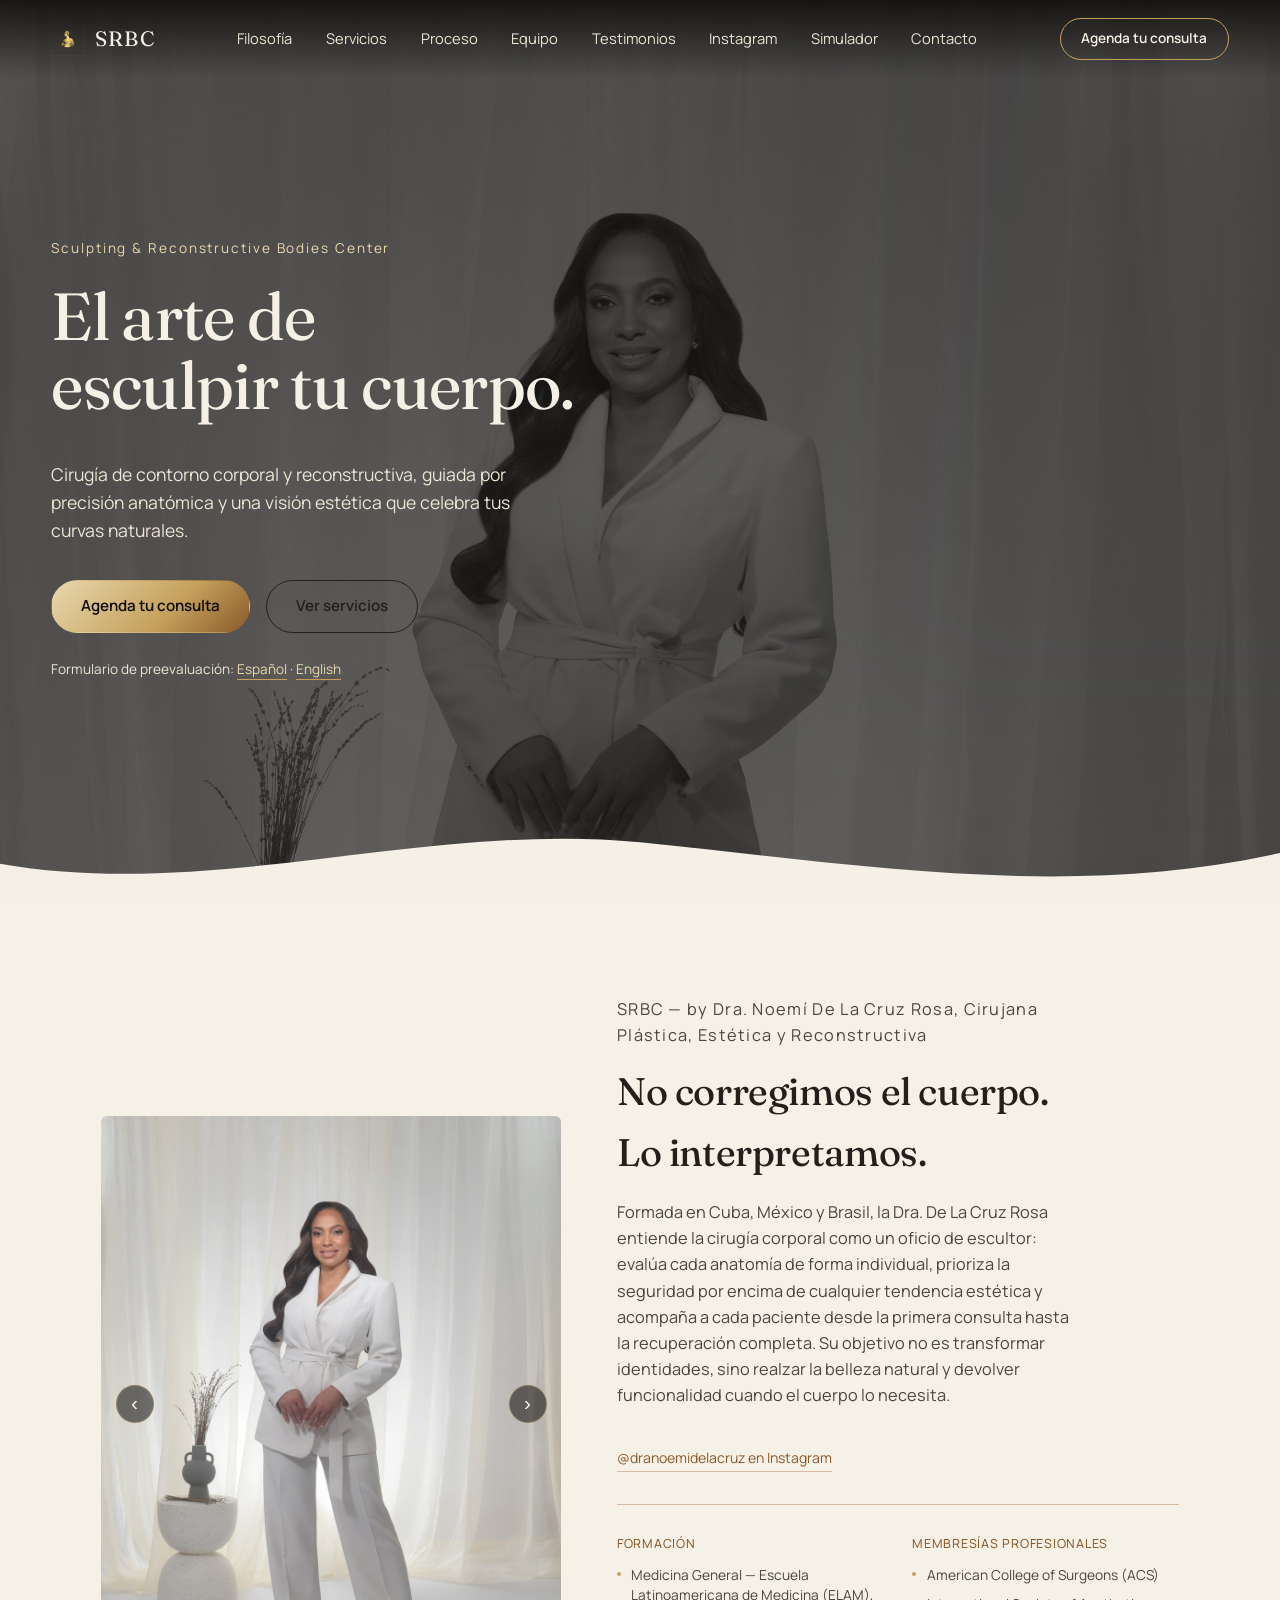
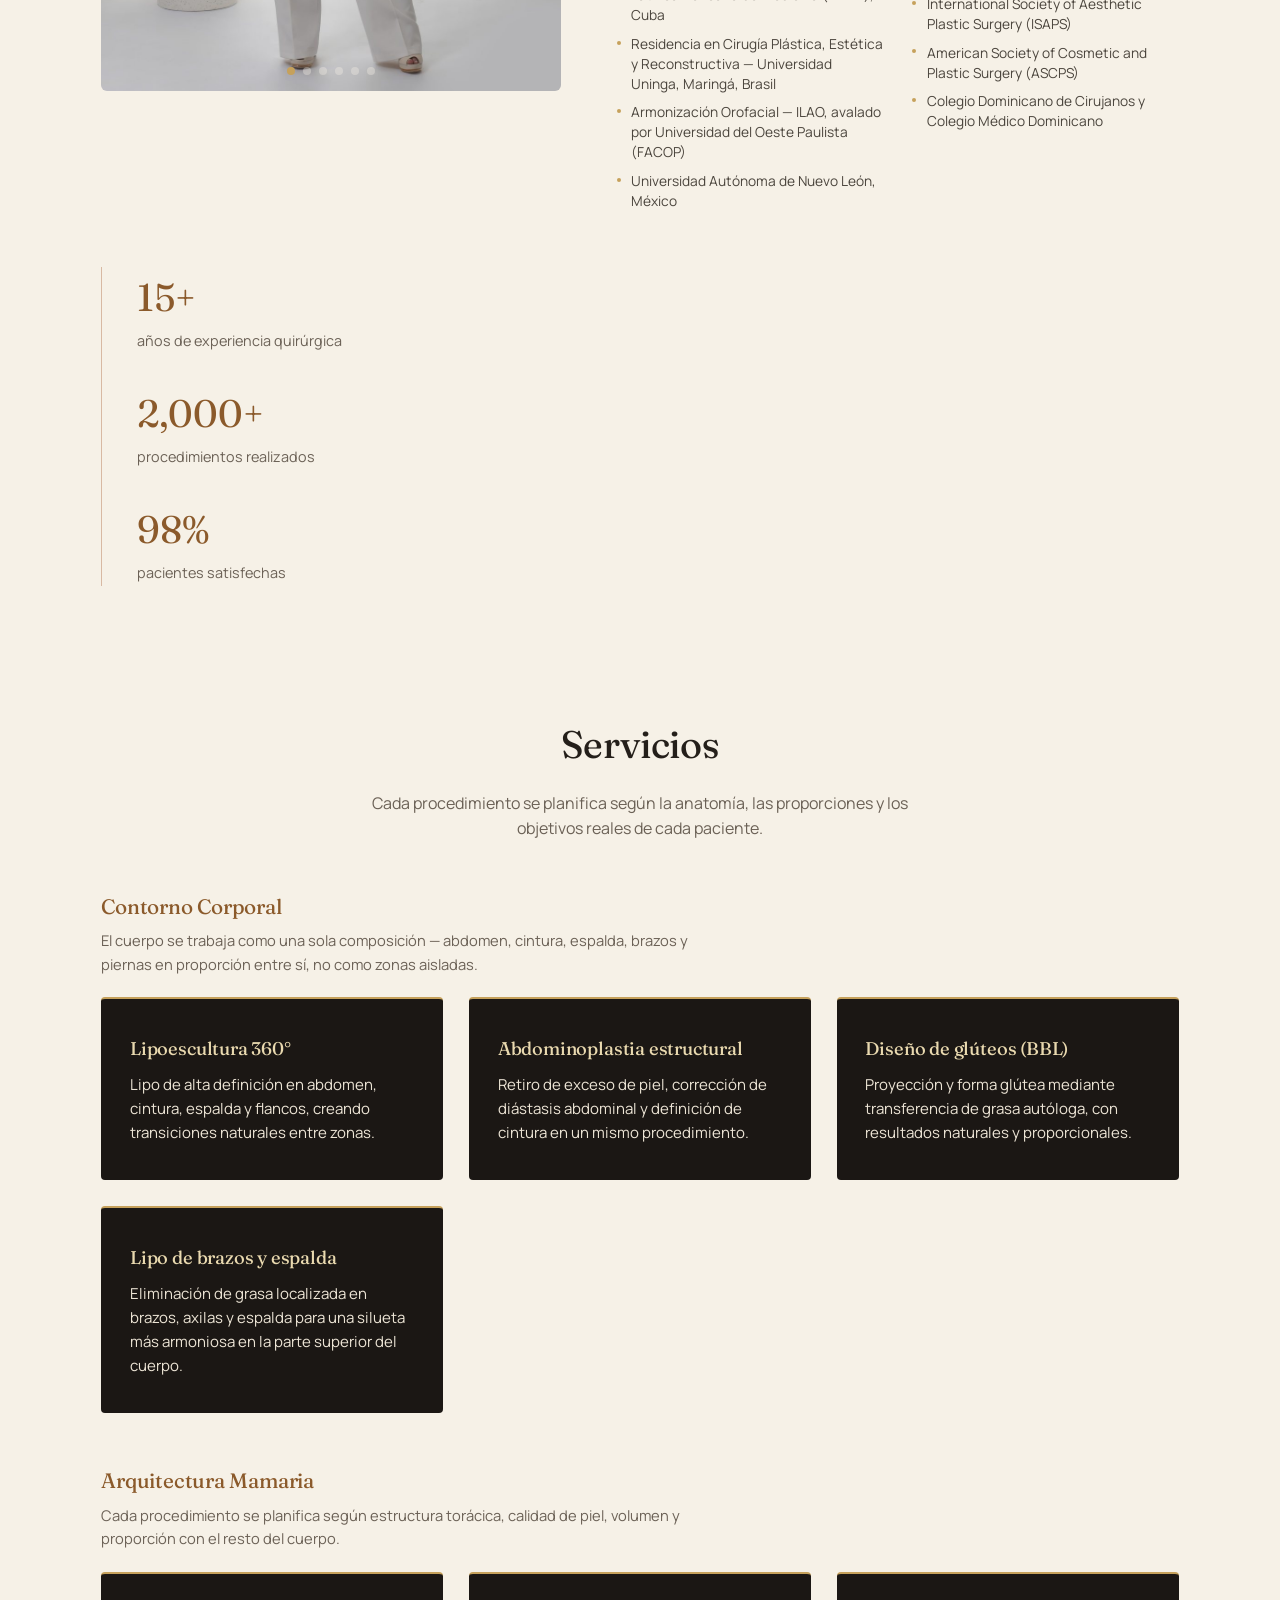
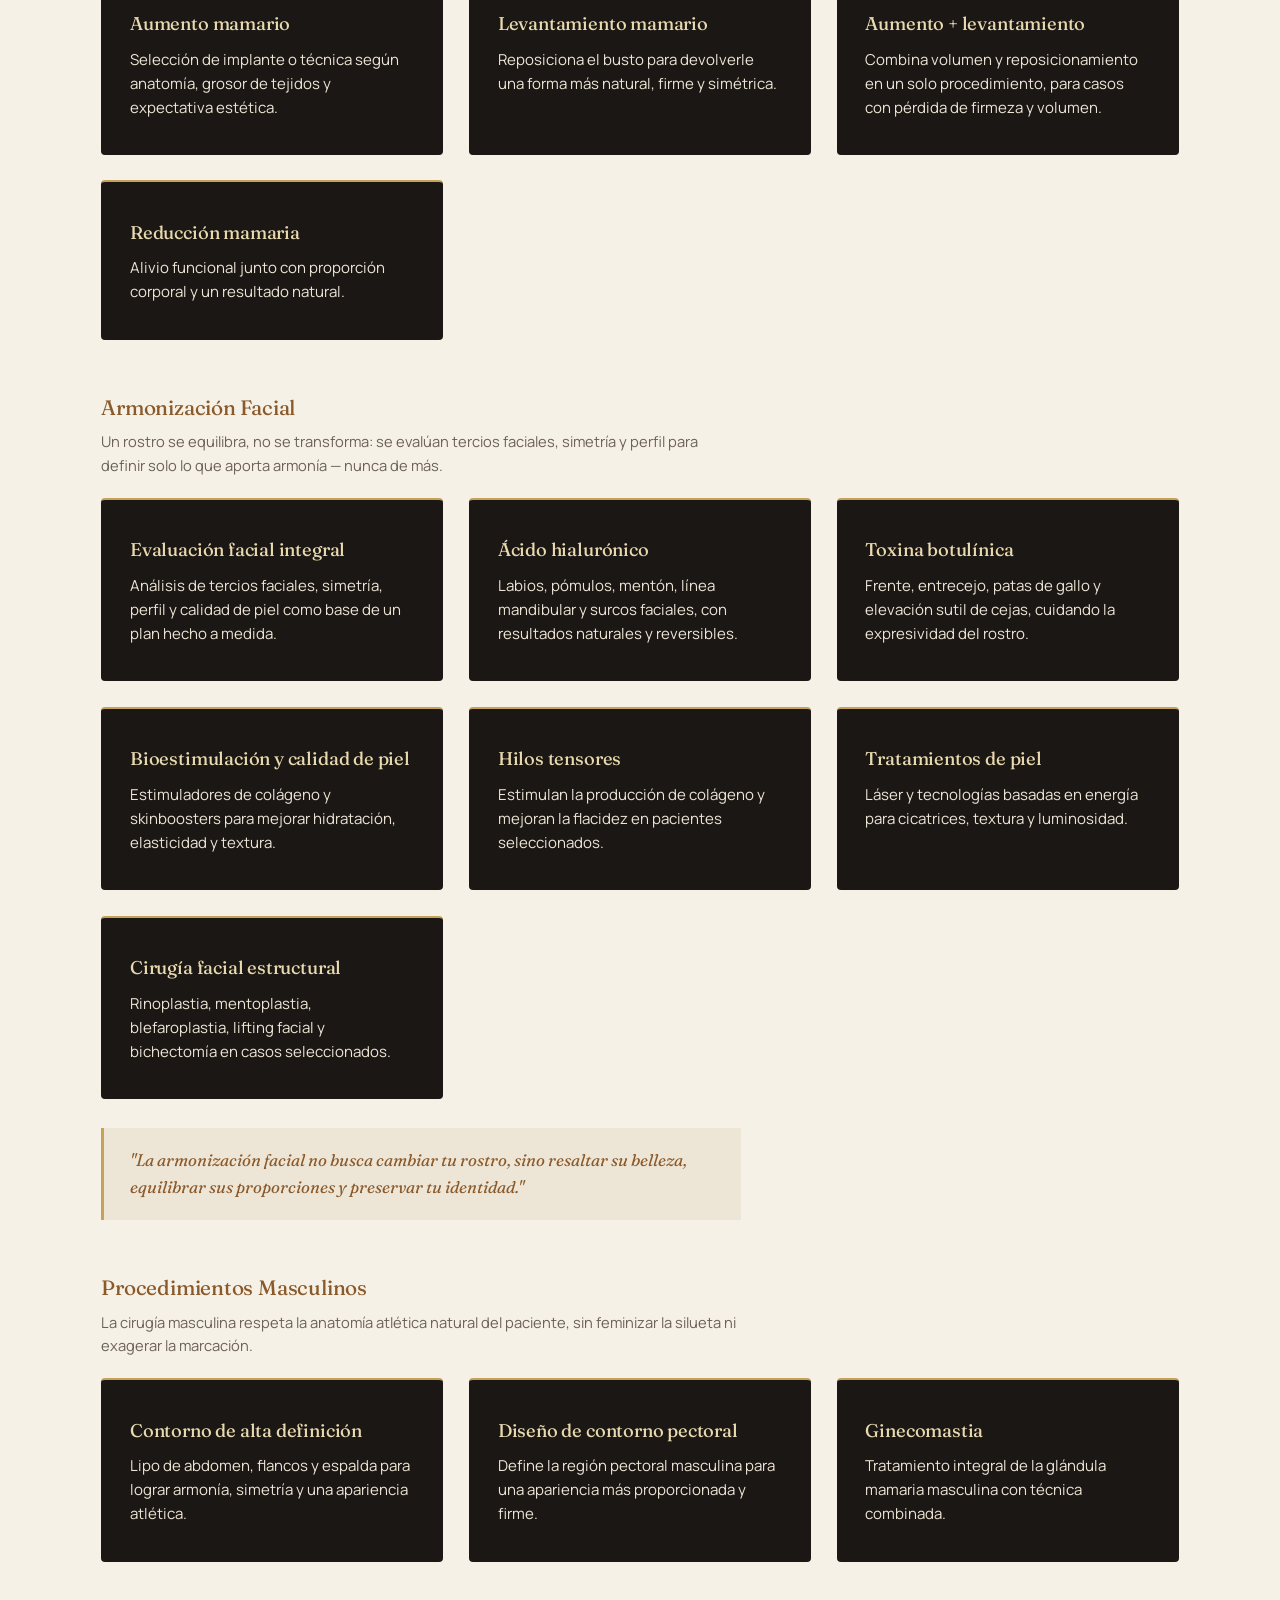
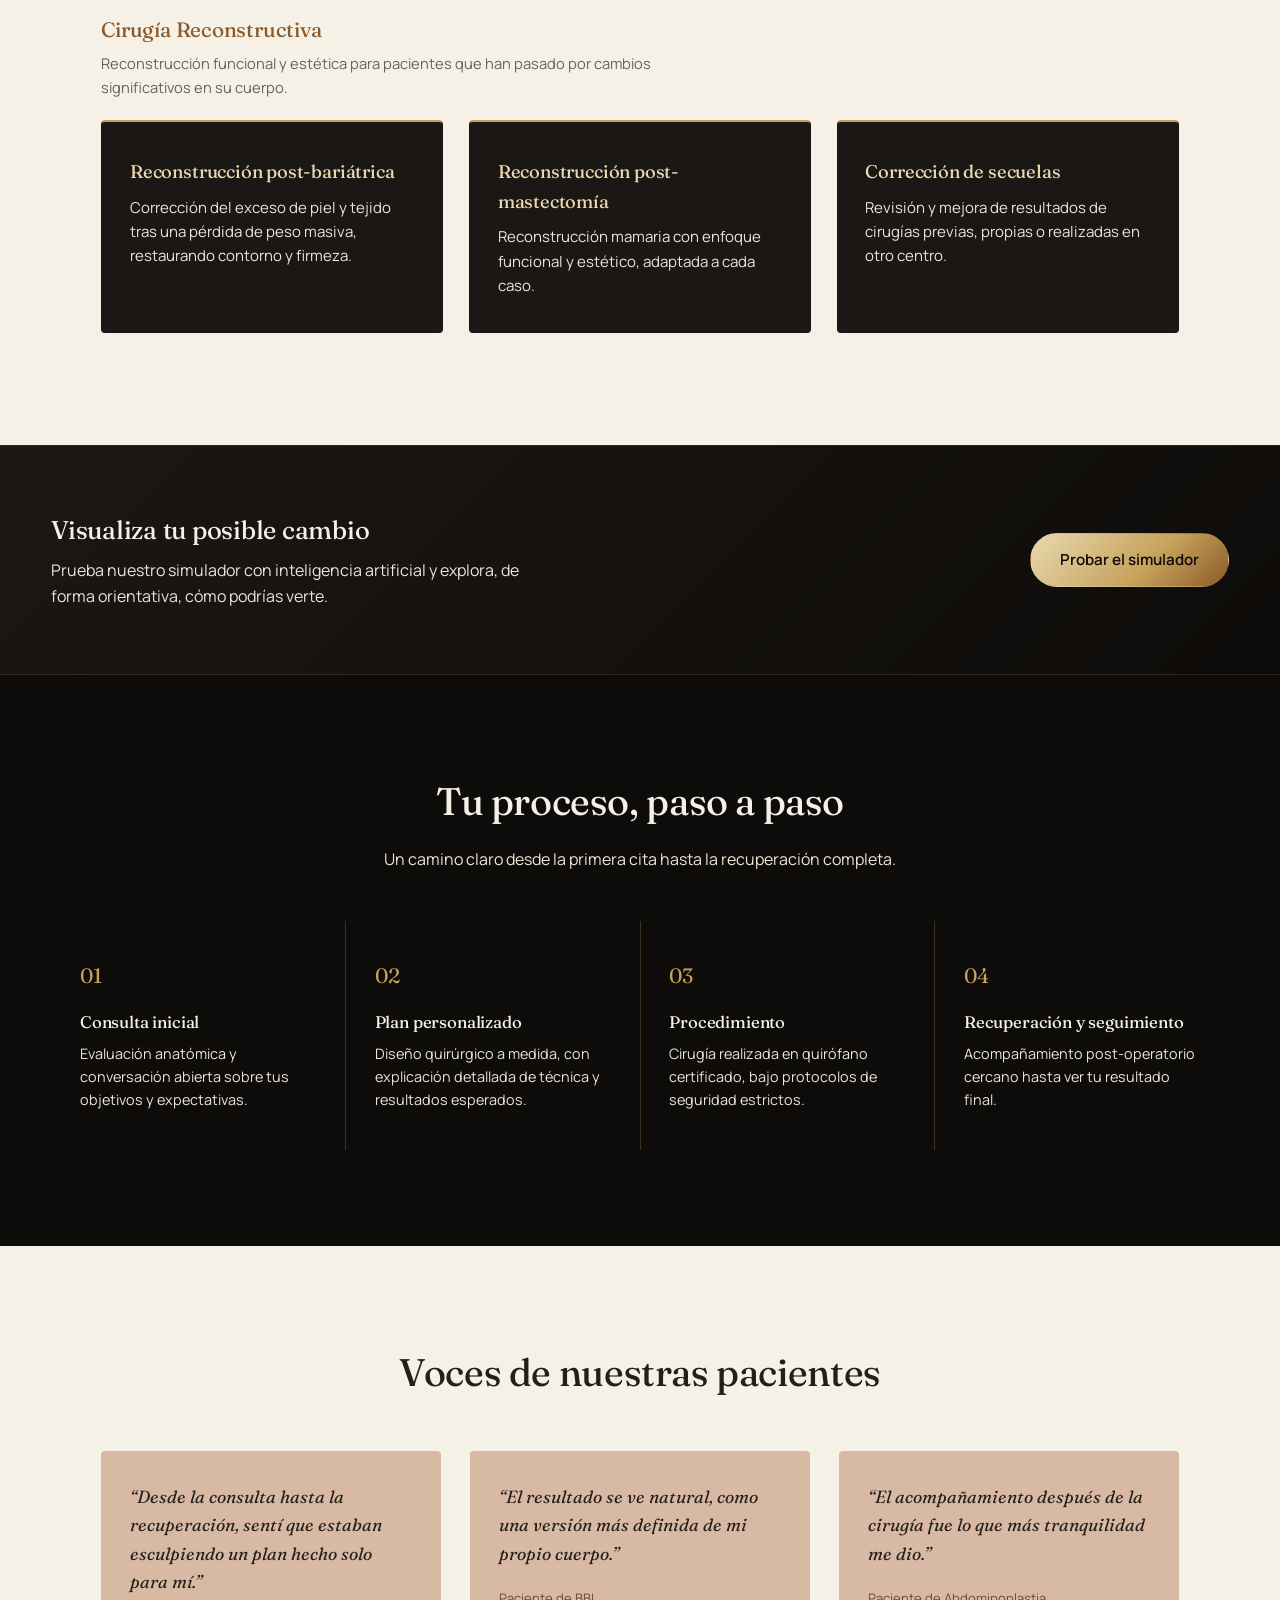
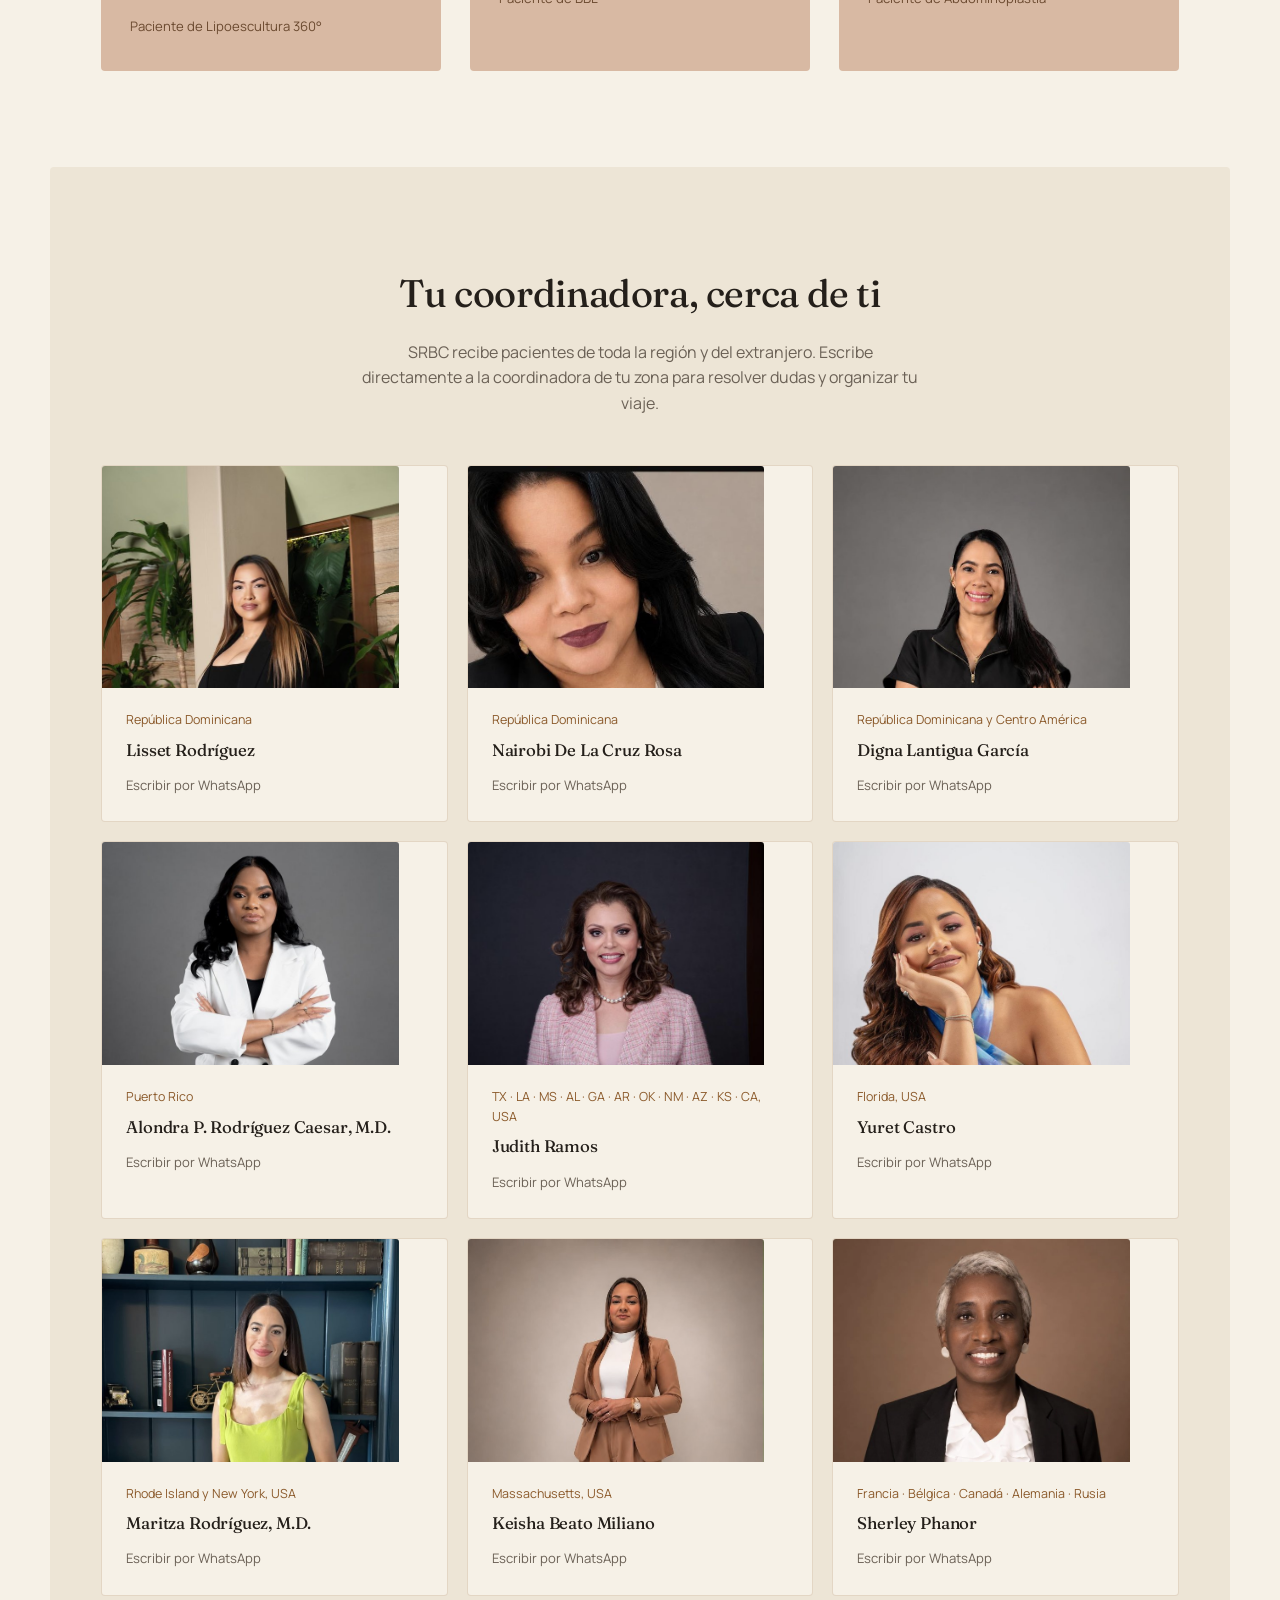
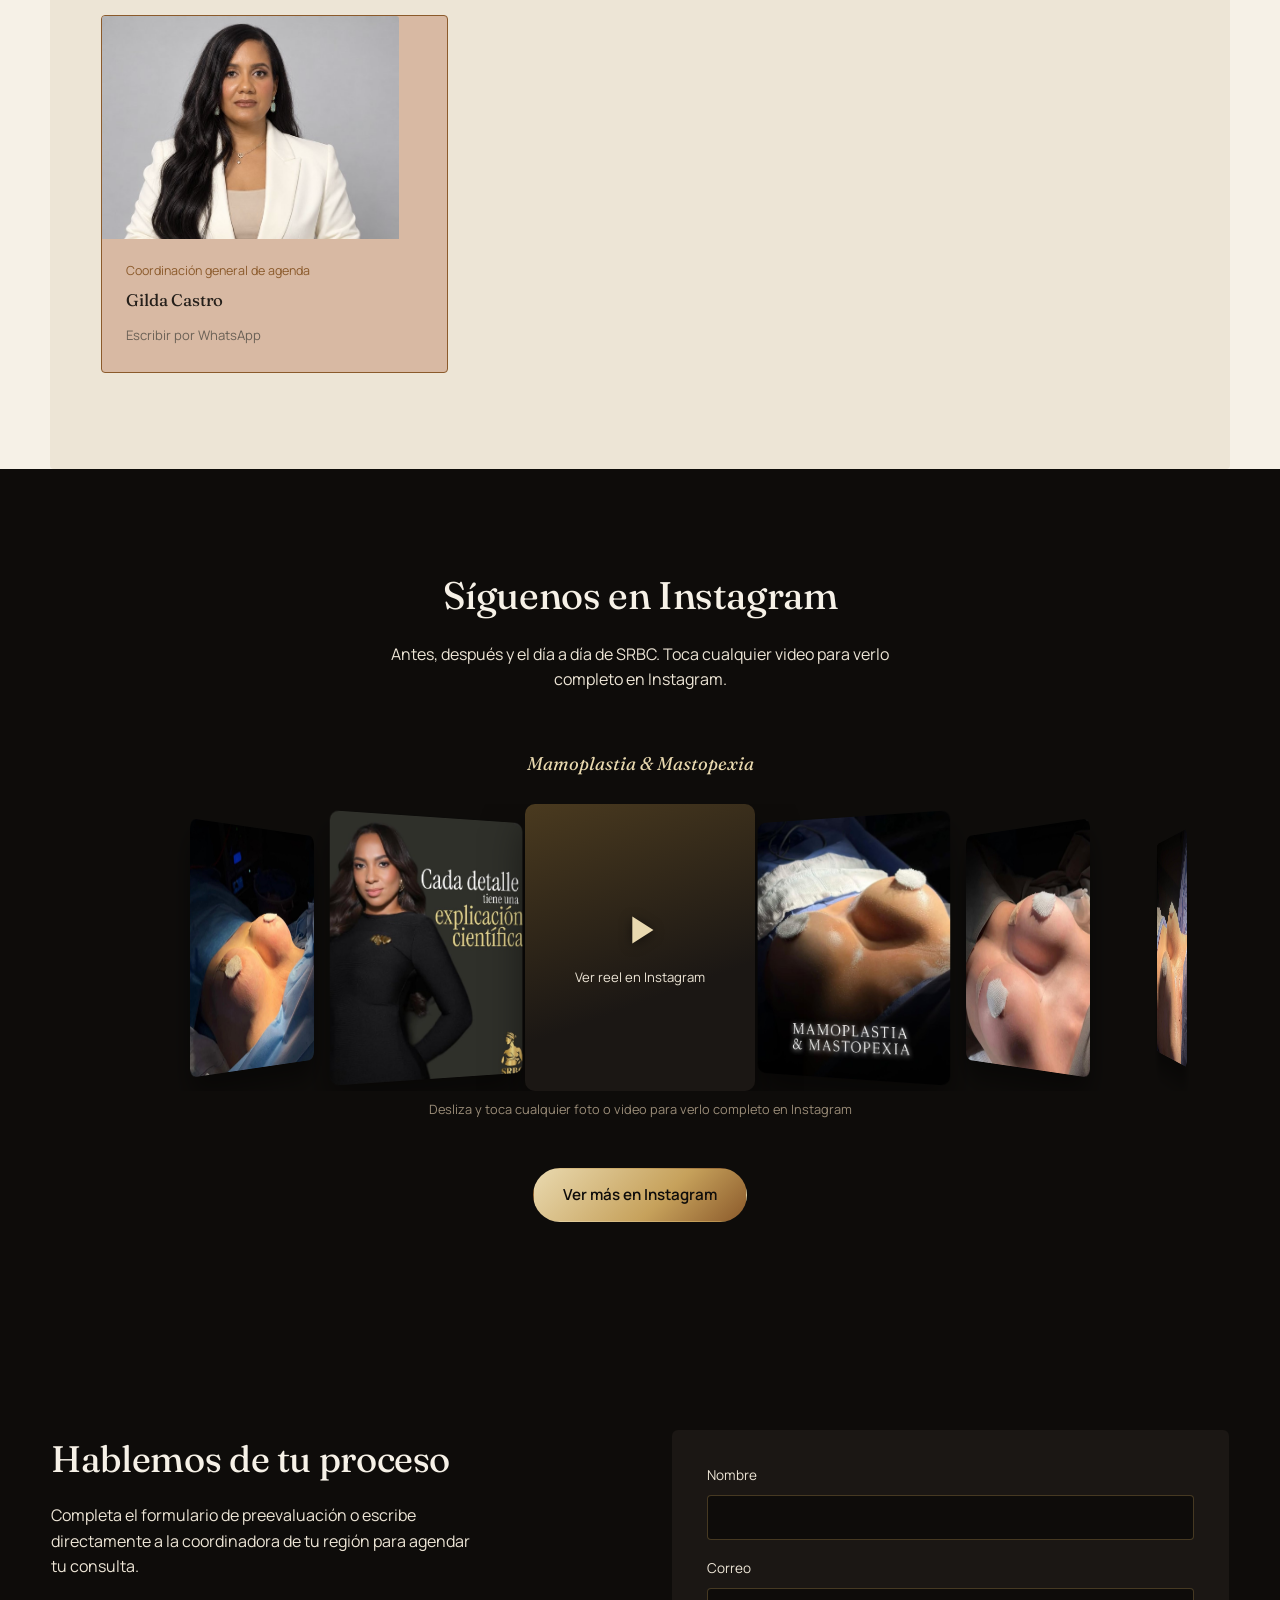
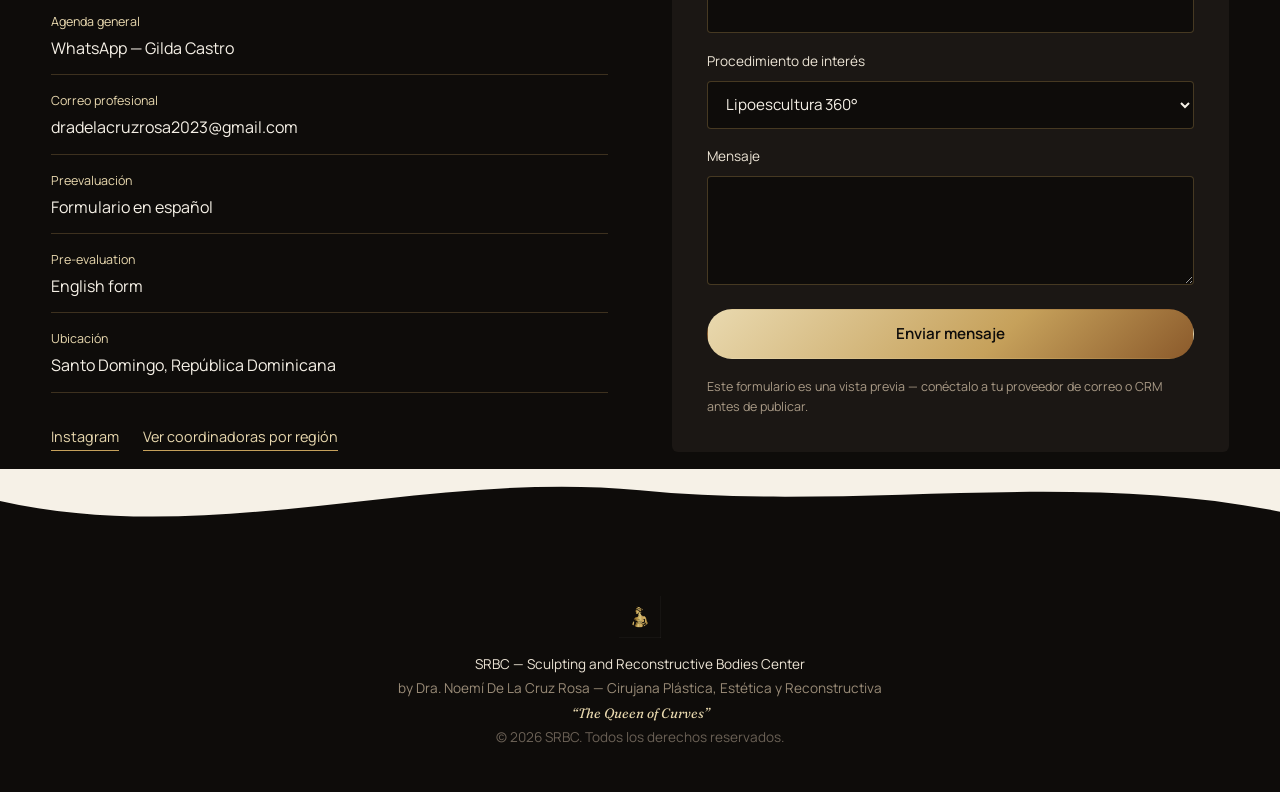
==== commit 358b1d84: "Add files via upload" ====
--- a/index.html
+++ b/index.html
@@ -57,7 +57,6 @@
       <video class="hero__media hero__media--video" id="heroVideo" autoplay muted playsinline preload="auto">
         <source src="assets/video/hero-intro.mp4" type="video/mp4">
       </video>
-      <img class="hero__media hero__media--logo" id="heroLogoFrame" src="assets/video/logo-frame.jpg" alt="">
       <img class="hero__media hero__media--photo" id="heroPhotoFrame" src="assets/dra/dra-hero.jpg" alt="">
     </div>
     <div class="hero__content">
--- a/css/style.css
+++ b/css/style.css
@@ -178,24 +178,16 @@
   object-position: center 18%;
   filter: brightness(0.8) saturate(1.05);
 }
-.hero__media--logo {
-  object-fit: contain;
-  background: var(--black);
-  filter: brightness(0.96);
-}
 .hero__media--photo {
   object-position: 78% 18%;
   filter: grayscale(1) contrast(1.08) brightness(0.85);
   mix-blend-mode: luminosity;
 }
 /* Estados orquestados por JS (ver script.js) */
-.hero__watermark.is-logo .hero__media--video { opacity: 0; }
-.hero__watermark.is-logo .hero__media--logo { opacity: 1; }
-.hero__watermark.is-photo .hero__media--logo { opacity: 0; }
+.hero__watermark.is-photo .hero__media--video { opacity: 0; }
 .hero__watermark.is-photo .hero__media--photo { opacity: 0.4; }
 /* Si el video no puede reproducirse (o no hay JS), mostrar la foto de una vez */
-.hero__watermark.no-video .hero__media--video,
-.hero__watermark.no-video .hero__media--logo { opacity: 0; }
+.hero__watermark.no-video .hero__media--video { opacity: 0; }
 .hero__watermark.no-video .hero__media--photo { opacity: 0.4; }
 .hero__watermark::before {
   content: "";
